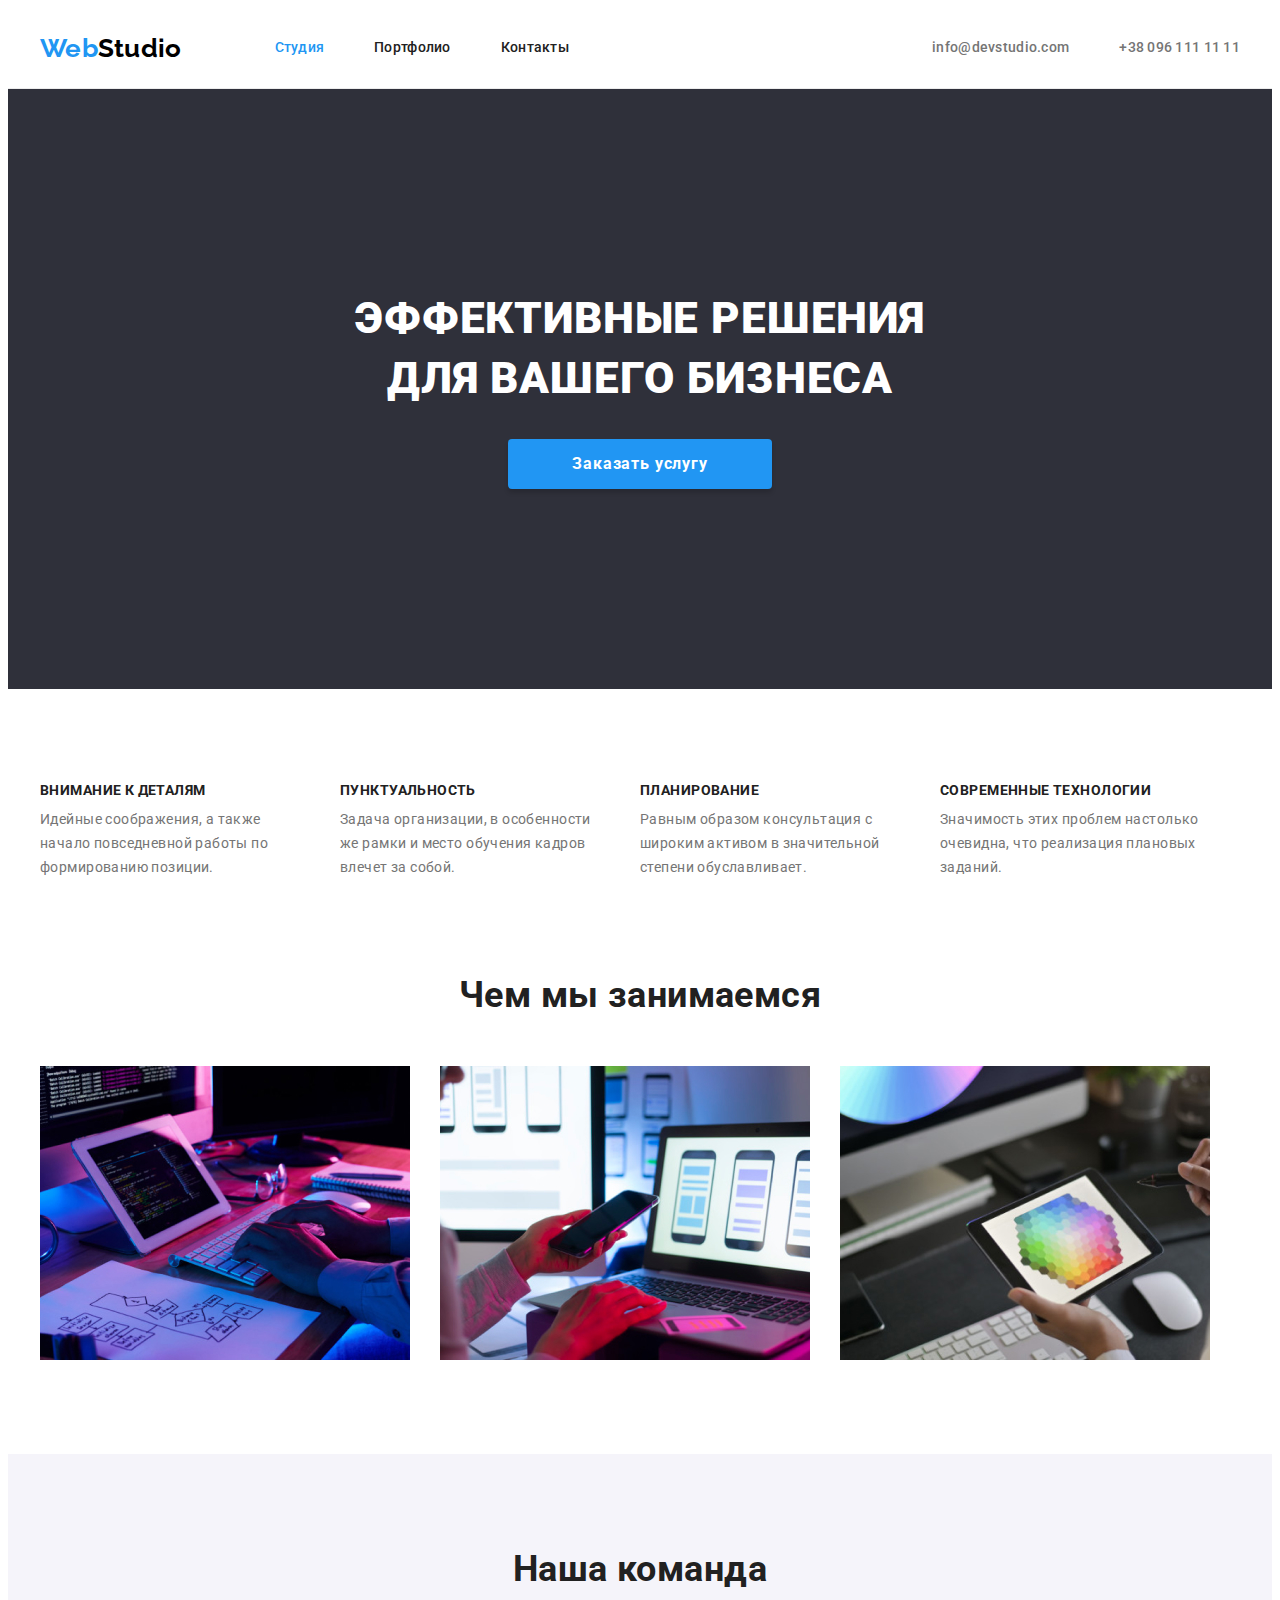
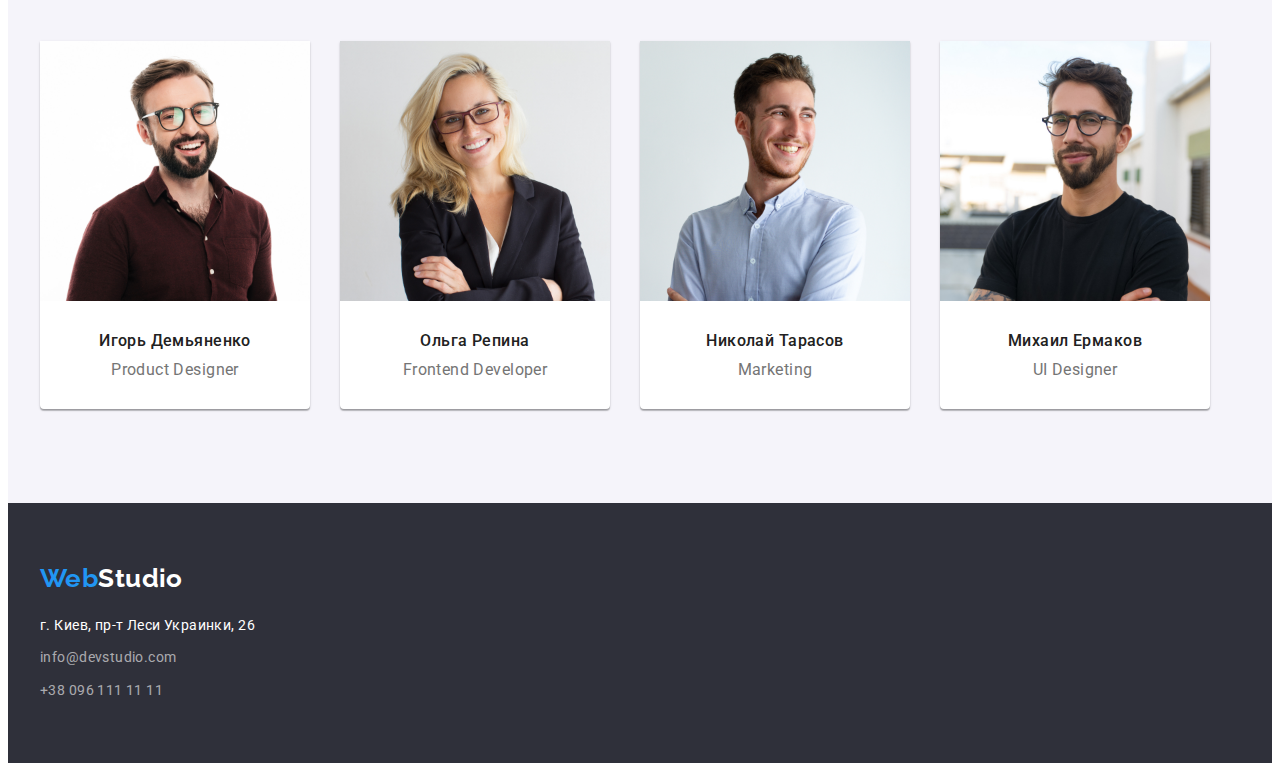
==== index.html @ 6f6eb8b9 "создан новый репозиторий" ====
<!DOCTYPE html>
<html lang="ru">
<head>
    <meta charset="UTF-8">
    <meta name="viewport" content="width=, initial-scale=1.0">
    <title>Document</title>
    <link rel="preconnect" href="https://fonts.gstatic.com">
    <link href="https://fonts.googleapis.com/css2?family=Raleway:wght@700&family=Roboto:wght@400;500;700;900&display=swap" rel="stylesheet">
    <link rel="stylesheet" href="https://cdnjs.cloudflare.com/ajax/libs/modern-normalize/1.0.0/modern-normalize.min.css" integrity="sha512-ISS7cAi1PEhQ8jnbJpJZMd29NlhNj4AWYyLOSp2CE/CsHxTCu+r+t0D2yoJudVrd0/8fTVPUVDzY5Tvli75u/g==" crossorigin="anonymous" />
    <link rel="stylesheet" href="./css/styles.css">
</head>
<body class="page">
    <header>
        <div class="container main-nav">
            <nav class="nav">
                <a href="./index.html" class="logo"><span class="main-logo">Web</span>Studio</a>        
                <ul class="site-nav">
                    <li class="item"><a href="./index.html" class="link current">Студия</a></li>
                    <li class="item"><a href="./portfolio.html" class="link">Портфолио</a></li>
                    <li class="item"><a href="" class="link">Контакты</a></li>
                </ul>             
            </nav>        

            <ul class="contacts">
                <li class="item"><a href="mailto:info@devstudio.com" class="link">info@devstudio.com</a></li>
                <li class="item"><a href="tel:+380961111111" class="link">+38 096 111 11 11</a></li>
            </ul>
        </div>       
    </header>
    
    <main>
<!-- герой -->
        <section class="hero">
            <h1 class="hero-title">Эффективные решения <br>
                для вашего бизнеса
            </h1>
            <a href="" class="button primary">Заказать услугу</a>
        </section>

<!-- преимущества данной веб студии-->
        <section class="advantages">
            <div class="container">
                <!--h2 скроется в css-->
                <h2 class="visually-hidden"> Наши преимущества</h2>
                <ul class="advantages-list">
                    <li class="advantages-item">
                        <h3 class="advantages-title">Внимание к деталям</h3>
                        <p class="advantages-text">Идейные соображения, а также начало повседневной работы по формированию позиции.</p>
                    </li>
                    <li class="advantages-item">
                        <h3 class="advantages-title">Пунктуальность</h3>
                        <p class="advantages-text">Задача организации, в особенности же рамки и место обучения кадров влечет за собой.</p>
                    </li>
                    <li class="advantages-item">
                        <h3 class="advantages-title">Планирование</h3>
                        <p class="advantages-text">Равным образом консультация с широким активом в значительной степени обуславливает.</p>
                    </li>
                    <li class="advantages-item">
                        <h3 class="advantages-title">Современные технологии</h3>
                        <p class="advantages-text">Значимость этих проблем настолько очевидна, что реализация плановых заданий.</p>
                    </li>
                </ul>
            </div>
        </section>

<!-- чем занимается веб студия-->
        <section class="work">
            <div class="container">
                <h2 class="work-title">Чем мы занимаемся</h2>
                <ul class="work-list">
                    <li class="work-item"><img src="./img/box1.jpg" alt="сайт" width="370"></li>
                    <li class="work-item"><img src="./img/box2.jpg" alt="приложения" width="370"></li>
                    <li class="work-item"><img src="./img/box3.jpg" alt="дизайн" width="370"></li>
                </ul> 
            </div>
        </section>

<!-- члены комманды веб студии-->
        <section class="staff">
            <div class="container">
                <h2 class="staff-title">Наша команда</h2>
                <ul class="staff-list">
                    <li class="staff-item"> 
                        <img src="./img/img.jpg" alt="фото сотрудника" width="270">
                        <div class="staff-content">
                            <h3 class="name">Игорь Демьяненко</h3>
                            <p class="profession">Product Designer</p>
                        </div>
                    </li>
                    <li class="staff-item">
                        <img src="./img/img1.jpg" alt="фото сотрудника" width="270">
                        <div class="staff-content">
                            <h3 class="name">Ольга Репина</h3>
                            <p class="profession">Frontend Developer</p>
                        </div>
                    </li>
                    <li class="staff-item">
                        <img src="./img/img2.jpg" alt="фото сотрудника" width="270">
                        <div class="staff-content">
                            <h3 class="name">Николай Тарасов</h3>
                            <p class="profession">Marketing</p>
                        </div>
                    </li>
                    <li class="staff-item">
                        <img src="./img/img3.jpg" alt="фото сотрудника" width="270">
                        <div class="staff-content">
                            <h3 class="name">Михаил Ермаков</h3>
                            <p class="profession">UI Designer</p>
                        </div>
                    </li>
                </ul>
            </div>
        </section>
    </main>

    <footer class="footer">
        <div class="container">
            <a href="./index.html" class="logo"><span class="main-logo">Web</span>Studio</a>
            <address>
                <p class="street">г. Киев, пр-т Леси Украинки, 26 </p> 
                <a href="mailto:info@devstudio.com" class="mail">info@devstudio.com</a>
                <a href="tel:+380961111111" class="tel">+38 096 111 11 11</a>            
            </address>
        </div>
    </footer>

</body>
</html>
---- css/styles.css ----
:root {
    --primary-text-color: #757575;
    --title-text-color: #212121;
    --accent-color: #2196F3;
    --primary-white-color: #ffffff;
    --primary-black-color: #000000;
    --secondary-bg-color: #F5F4FA;
    --bg-color: #2F303A;
    --border-color: #eeeeee;
}

/* html {
    box-sizing: border-box;
}

*, *::before, *::after {
    box-sizing: border-box;
  } */

body {
    background-color: var(--primary-white-color);
    color: var(--primary-text-color);
    font-family: Roboto, sans-serif;
    font-size: 14px;
    font-weight: 400;
    letter-spacing: 0.03em;
}

/* сброс маркеров у ненумерованных списков*/
ul {
    list-style: none;

    margin: 0%;
    padding: 0%;
}

/* убираем отступы у картинок */
img {
    display: block;
    max-width: 100%;
    height: auto;
}

/* делаем невидимой часть */
.visually-hidden {
    position: absolute;
    width: 1px;
    height: 1px;
    margin: -1px;
    border: 0;
    padding: 0;
    clip: rect(0 0 0 0);
    overflow: hidden;
}

/* делаем контейнер */
.container {
    width: 1200px;
    padding-left: 15px;
    padding-right: 15px;
    margin-left: auto;
    margin-right: auto;
} 

/* стилизация логотипа в хедере*/
.logo {
    color: var(--primary-black-color);
    font-family: Raleway, sans-serif;
    font-weight: 700;
    font-size: 26px;
    line-height: 1.19;
    text-decoration: none;
}

.main-logo {
    color: var(--accent-color);
}

/* стилизация хедера */

header {
    font-weight: 500;
    font-size: 14px;
    line-height: 1.14;
    letter-spacing: 0.02em;
    border-bottom: 1px solid #ECECEC;
}

.main-nav,
.nav {
    display: flex;
    align-items: center;
}

.site-nav {
    display: flex;
    margin-left: 93px;
}

.site-nav .item:not(:last-child),
.contacts .item:not(:last-child) {
    margin-right: 50px;
}
.nav .link {
    color: var(--title-text-color);
    text-decoration: none;

    display: block;
    padding-top: 32px;
    padding-bottom: 32px;
}

.nav .link.current {
    color: var(--accent-color);
}

.contacts {
    display: flex;
    margin-left: auto;
}

.contacts .link {
    color: var(--primary-text-color);
    text-decoration: none;
}

.nav .link:hover, 
.nav .link:focus,
.contacts .link:hover,
.contacts .link:focus {
    color: var(--accent-color);
}

/* стилизация секций блока main */
.work-title, 
.staff-title {
    color: var(--title-text-color);
    font-weight: 700;
    font-size: 36px;
    line-height: 1.17;
    text-align: center;

    margin-top: 0px;
    margin-bottom: 50px;
}

/* секция преимуществ */
.advantages {
    padding-top: 94px;
    padding-bottom: 94px; 
}

.advantages-list {
    display: flex;
    flex-wrap: wrap;
}

.advantages-item {
    width: 270px;
    margin-right: 30px;
    margin-bottom: 30px;
}

.advantages-item:nth-child(4n) {
    margin-right: 0px;
}

.advantages-item:nth-last-child(-n+4) {
    margin-bottom: 0px;
}

.advantages-title {
    color: var(--title-text-color);
    font-weight: 700;
    font-size: 14px;
    line-height: 1.14;
    text-transform: uppercase;

    margin-top: 0px;
    margin-bottom: 10px;
}

.advantages-text {
    line-height: 1.71;

    margin-top: 0px;
    margin-bottom: 0px;
}

/* чем занимается студия */
.work {
    padding-bottom: 94px;
}

.work-list {
    display:flex;
    flex-wrap: wrap;
}

.work-item {
    width: 370px;
    margin-right: 30px;
    margin-bottom: 30px;
}

.work-item:nth-child(3n) {
    margin-right: 0px;
}

.work-item:nth-last-child(-n+3) {
    margin-bottom: 0px;
}

/* секция команды */
.staff {
    background-color: var(--secondary-bg-color);

    padding-top: 94px;
    padding-bottom: 94px;
}

.staff-list {
    display: flex;
    flex-wrap: wrap;
}

.staff-item {
    width: 270px;
    margin-right: 30px;
    margin-bottom: 30px;
    box-shadow: 0px 1px 3px rgba(0, 0, 0, 0.12), 0px 1px 1px rgba(0, 0, 0, 0.14), 0px 2px 1px rgba(0, 0, 0, 0.2);
    border-radius: 0px 0px 4px 4px;
    background-color: var(--primary-white-color);
    text-align: center;
}

.staff-item:nth-child(4n) {
    margin-right: 0px;
}

.staff-item:nth-last-child(-n+4) {
    margin-bottom: 0px;
}

.staff-content {
    padding: 30px 32px;
}

.name {
    color: var(--title-text-color);
    font-weight: 500;
    font-size: 16px;
    line-height: 1.19;
    margin-top: 0px;
    margin-bottom: 10px;
}

.profession {
    font-size: 16px;
    line-height: 1.19;

    margin-top: 0px;
    margin-bottom: 0px;
}

/* стилицация героя */
.hero {
    background-color: var(--bg-color);
    letter-spacing: 0.06em;
    text-align: center;
    padding-top: 200px;
    padding-bottom: 200px;
}

.hero-title {
    color: var(--primary-white-color);
    font-weight: 900;
    font-size: 44px;
    line-height: 1.36;
    text-transform: uppercase;

    margin-top: 0px;
    margin-bottom: 30px;
}

/* button */
.button {
    font-size: 16px;
    text-decoration: none;

    border-radius: 4px;
}

.button.primary {
    color: var(--primary-white-color);
    background-color: var(--accent-color);
    font-weight: 700;
    line-height: 1.87;
    align-items: center;

    display: inline-block;
    padding: 10px 32px;
    min-width: 200px;
    box-shadow: 0px 4px 4px rgba(0, 0, 0, 0.15);
}

.button.secondary {
    background-color: var(--secondary-bg-color);
    color: var(--title-text-color);
    font-weight: 500;
    line-height: 1.62;
    letter-spacing: 0.03em;
    font-family: inherit;
    
    padding: 6px 22px;
    border-width: 0px;
}

.button.secondary:hover,
.button.secondary:focus {
    background-color: var(--accent-color);
    color: var(--primary-white-color);
    outline: none;
    text-shadow: 0px 4px 4px rgba(0, 0, 0, 0.25), 0px 4px 4px rgba(0, 0, 0, 0.25);
    box-shadow: 0px 3px 1px rgba(0, 0, 0, 0.1), 0px 1px 2px rgba(0, 0, 0, 0.08), 0px 2px 2px rgba(0, 0, 0, 0.12);
}

/* footer */
.footer {
    background-color: var(--bg-color);;
    color: var(--primary-white-color);
    line-height: 1.71;
    padding-top: 60px;
    padding-bottom: 60px;
}

address {
    font-style: normal;
}

.footer .logo {
    color: var(--primary-white-color);
    display: block;
    margin-bottom: 20px;
}

.street 
{
    margin-top: 0px;
    margin-bottom: 9px;
}
.mail,
.tel {
    color: rgba(255, 255, 255, 0.6);
    text-decoration: none;

    display: block;
}

.mail {
    margin-bottom: 9px;
}

/* стилизация секции galary на стр портфолио */

.galary {
    padding-top: 94px;
    padding-bottom: 94px;
}

.filter {
    display: flex;
    justify-content: center;
    margin-bottom: 50px;
 }

.filter-item:not(:last-child) {
    margin-right: 8px;
}
   
.galary-list {
    display: flex;
    flex-wrap: wrap;
}

.card {
    width: 370px;
    margin-right: 30px;
    margin-bottom: 30px;
}

.card:nth-child(3n) {
    margin-right: 0px;
}

.card:nth-last-child(-n+3) {
    margin-bottom: 0px;
}

.card-content {
    border: 1px solid var(--border-color);
    border-top: none;
    padding: 20px 24px;
}

.galary-title {
    color: var(--title-text-color);
    font-weight: 700;
    font-size: 18px;
    line-height: 2;
    letter-spacing: 0.06em;

    margin-top: 0px;
    margin-bottom: 4px;
}

.galary-text {
    font-size: 16px;
    line-height: 1.87;
    margin-top: 0px;
    margin-bottom: 0px;
}

.galary-link {
    text-decoration: none;
    color: currentColor;
}
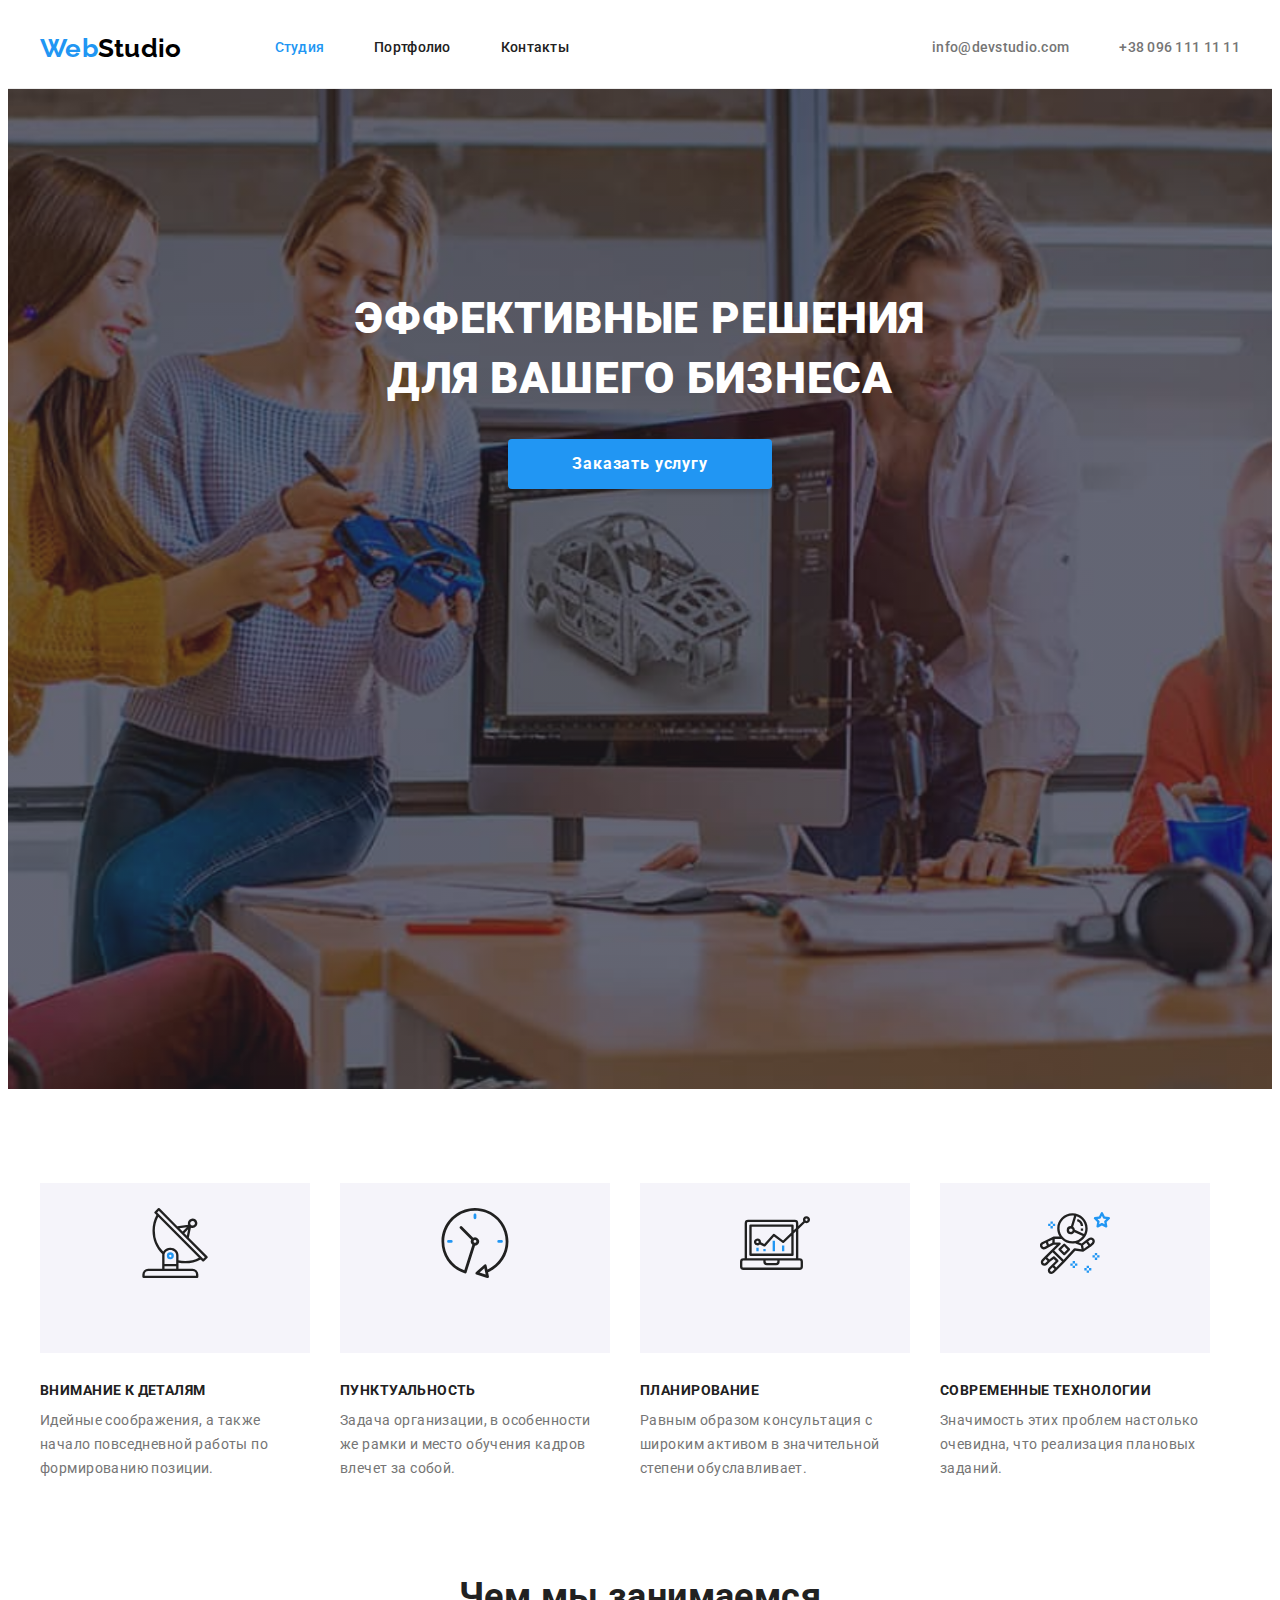
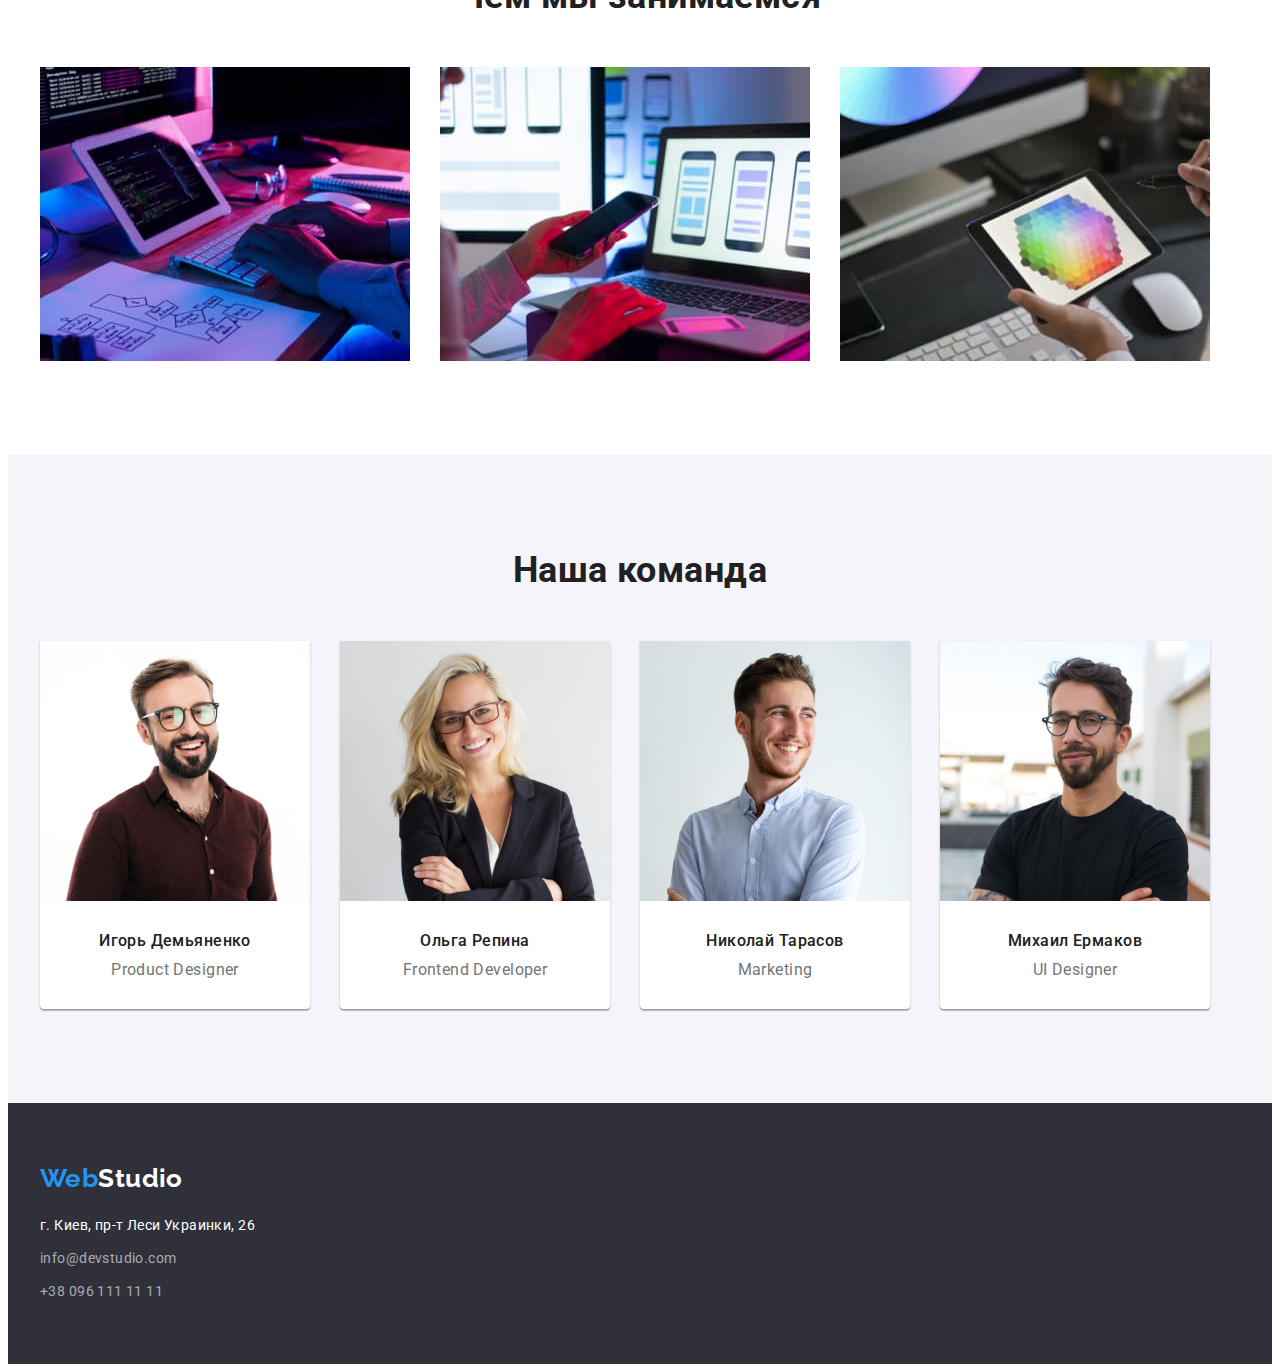
==== commit c7129974: "сделала иконки в преимуществах" ====
--- a/index.html
+++ b/index.html
@@ -40,22 +40,41 @@
 <!-- преимущества данной веб студии-->
         <section class="advantages">
             <div class="container">
-                <!--h2 скроется в css-->
                 <h2 class="visually-hidden"> Наши преимущества</h2>
                 <ul class="advantages-list">
                     <li class="advantages-item">
+                        <div class="advantages-icon">
+                            <svg class="advantages-svg" width="70" height="70">
+                                <use href="./img/sprite.svg#antenna"></use>
+                            </svg>
+                        </div>
                         <h3 class="advantages-title">Внимание к деталям</h3>
                         <p class="advantages-text">Идейные соображения, а также начало повседневной работы по формированию позиции.</p>
                     </li>
                     <li class="advantages-item">
+                        <div class="advantages-icon">
+                            <svg class="advantages-svg" width="70" height="70">
+                                <use href="./img/sprite.svg#clock"></use>
+                            </svg>
+                        </div>
                         <h3 class="advantages-title">Пунктуальность</h3>
                         <p class="advantages-text">Задача организации, в особенности же рамки и место обучения кадров влечет за собой.</p>
                     </li>
                     <li class="advantages-item">
+                        <div class="advantages-icon">
+                            <svg class="advantages-svg" width="70" height="70">
+                                <use href="./img/sprite.svg#diagram"></use>
+                            </svg>
+                        </div>
                         <h3 class="advantages-title">Планирование</h3>
                         <p class="advantages-text">Равным образом консультация с широким активом в значительной степени обуславливает.</p>
                     </li>
                     <li class="advantages-item">
+                        <div class="advantages-icon">
+                            <svg class="advantages-svg" width="70" height="70">
+                                <use href="./img/sprite.svg#astronaut"></use>
+                            </svg>
+                        </div>
                         <h3 class="advantages-title">Современные технологии</h3>
                         <p class="advantages-text">Значимость этих проблем настолько очевидна, что реализация плановых заданий.</p>
                     </li>
--- a/css/styles.css
+++ b/css/styles.css
@@ -4,18 +4,12 @@
     --accent-color: #2196F3;
     --primary-white-color: #ffffff;
     --primary-black-color: #000000;
+    --hero-bg-color: #C4C4C4;
     --secondary-bg-color: #F5F4FA;
-    --bg-color: #2F303A;
+    --footer-color: #2F303A;
     --border-color: #eeeeee;
 }
 
-/* html {
-    box-sizing: border-box;
-}
-
-*, *::before, *::after {
-    box-sizing: border-box;
-  } */
 
 body {
     background-color: var(--primary-white-color);
@@ -169,6 +163,18 @@
     margin-bottom: 0px;
 }
 
+.advantages-icon {
+    background-color: var(--secondary-bg-color);
+    margin-bottom: 30px;
+    height: 120px;
+    padding: 25px 100px;
+}
+
+/* если все-таки марджин надо у свг */
+/* .advantages-svg {
+    margin: 25px 100px;
+} */
+
 .advantages-title {
     color: var(--title-text-color);
     font-weight: 700;
@@ -265,11 +271,27 @@
 
 /* стилицация героя */
 .hero {
-    background-color: var(--bg-color);
+    background-color: var(--hero-bg-color);
     letter-spacing: 0.06em;
     text-align: center;
     padding-top: 200px;
     padding-bottom: 200px;
+/* }
+
+.overlay { */
+    max-width: 1600px;
+    height: 600px;
+    margin-left: auto;
+    margin-right: auto;
+    background-image: linear-gradient(
+    to right,
+    rgba(47, 48, 58, 0.4),
+    rgba(47, 48, 58, 0.4)
+    ),
+    url(../img/overlay.jpg);
+    background-size: cover;
+    background-repeat: no-repeat;
+    background-position: center;
 }
 
 .hero-title {
@@ -327,7 +349,7 @@
 
 /* footer */
 .footer {
-    background-color: var(--bg-color);;
+    background-color: var(--footer-color);;
     color: var(--primary-white-color);
     line-height: 1.71;
     padding-top: 60px;
@@ -424,4 +446,5 @@
 .galary-link {
     text-decoration: none;
     color: currentColor;
-}   +}   
+
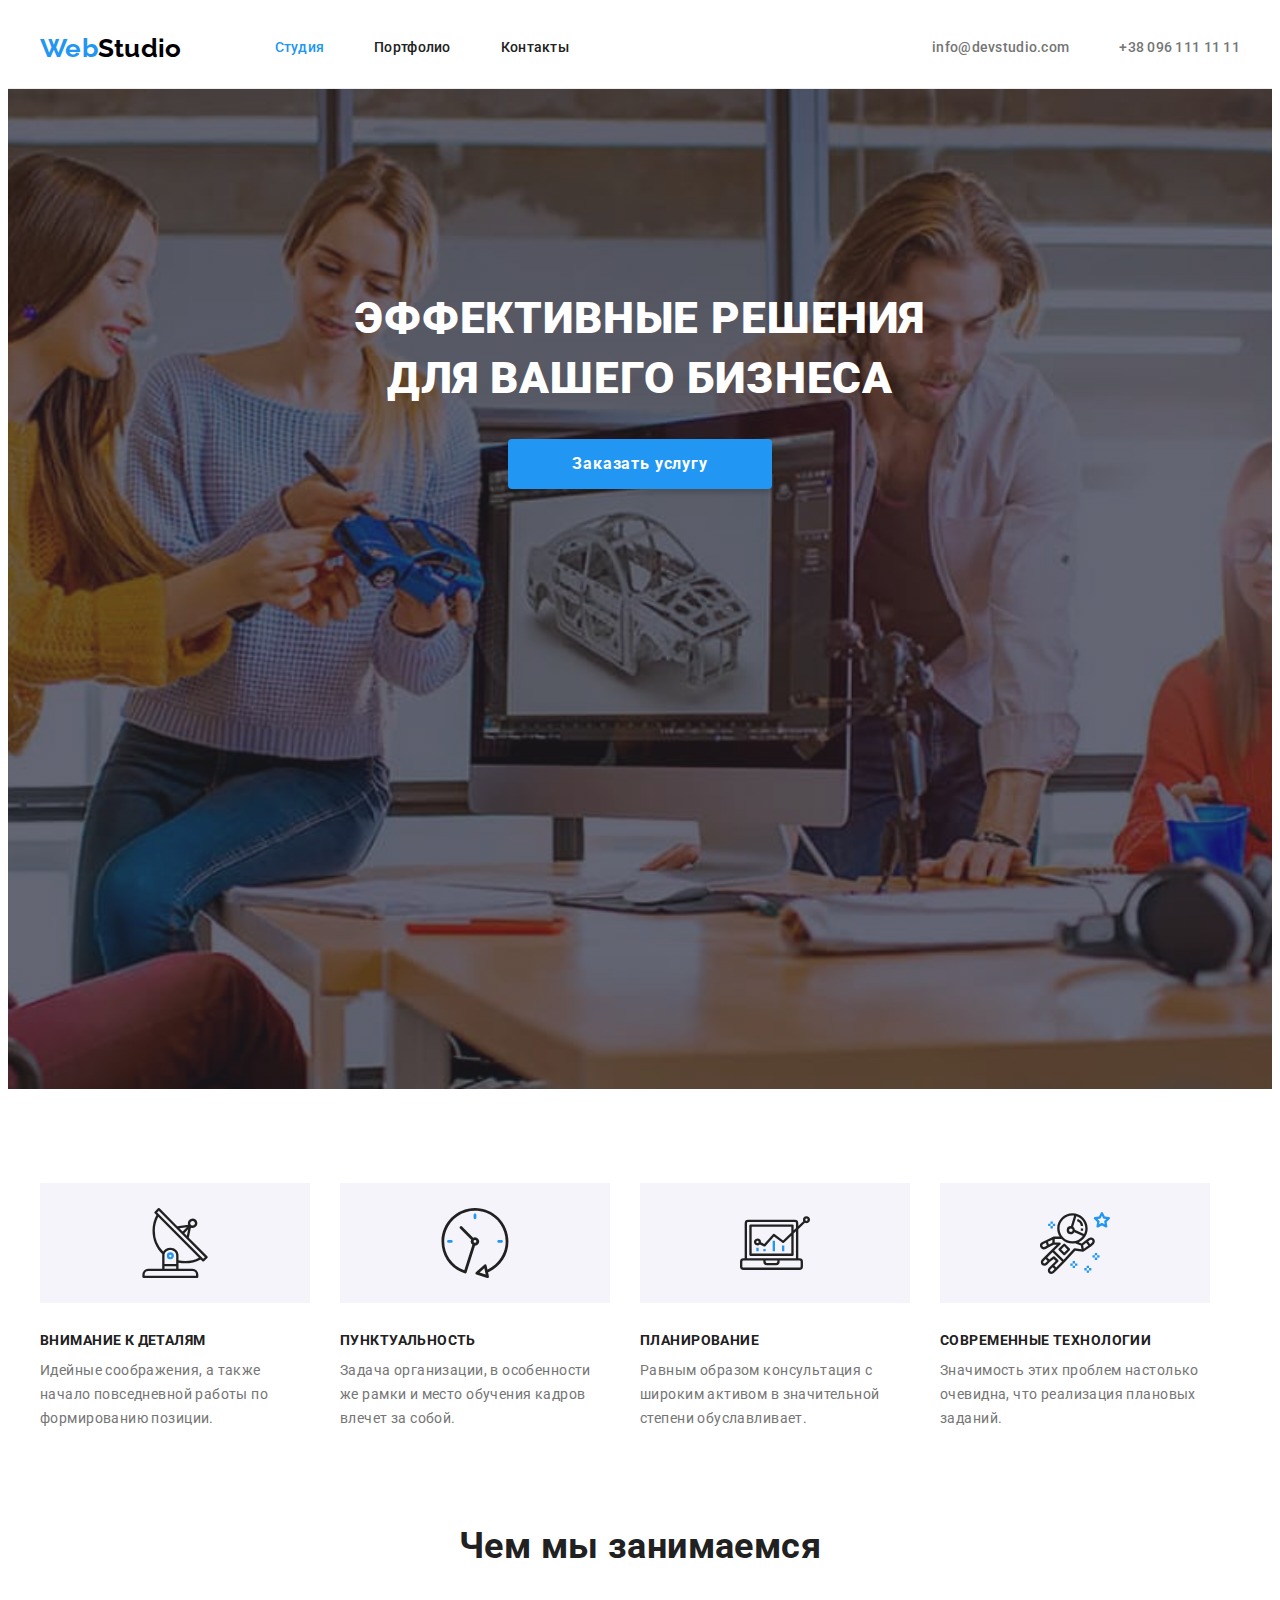
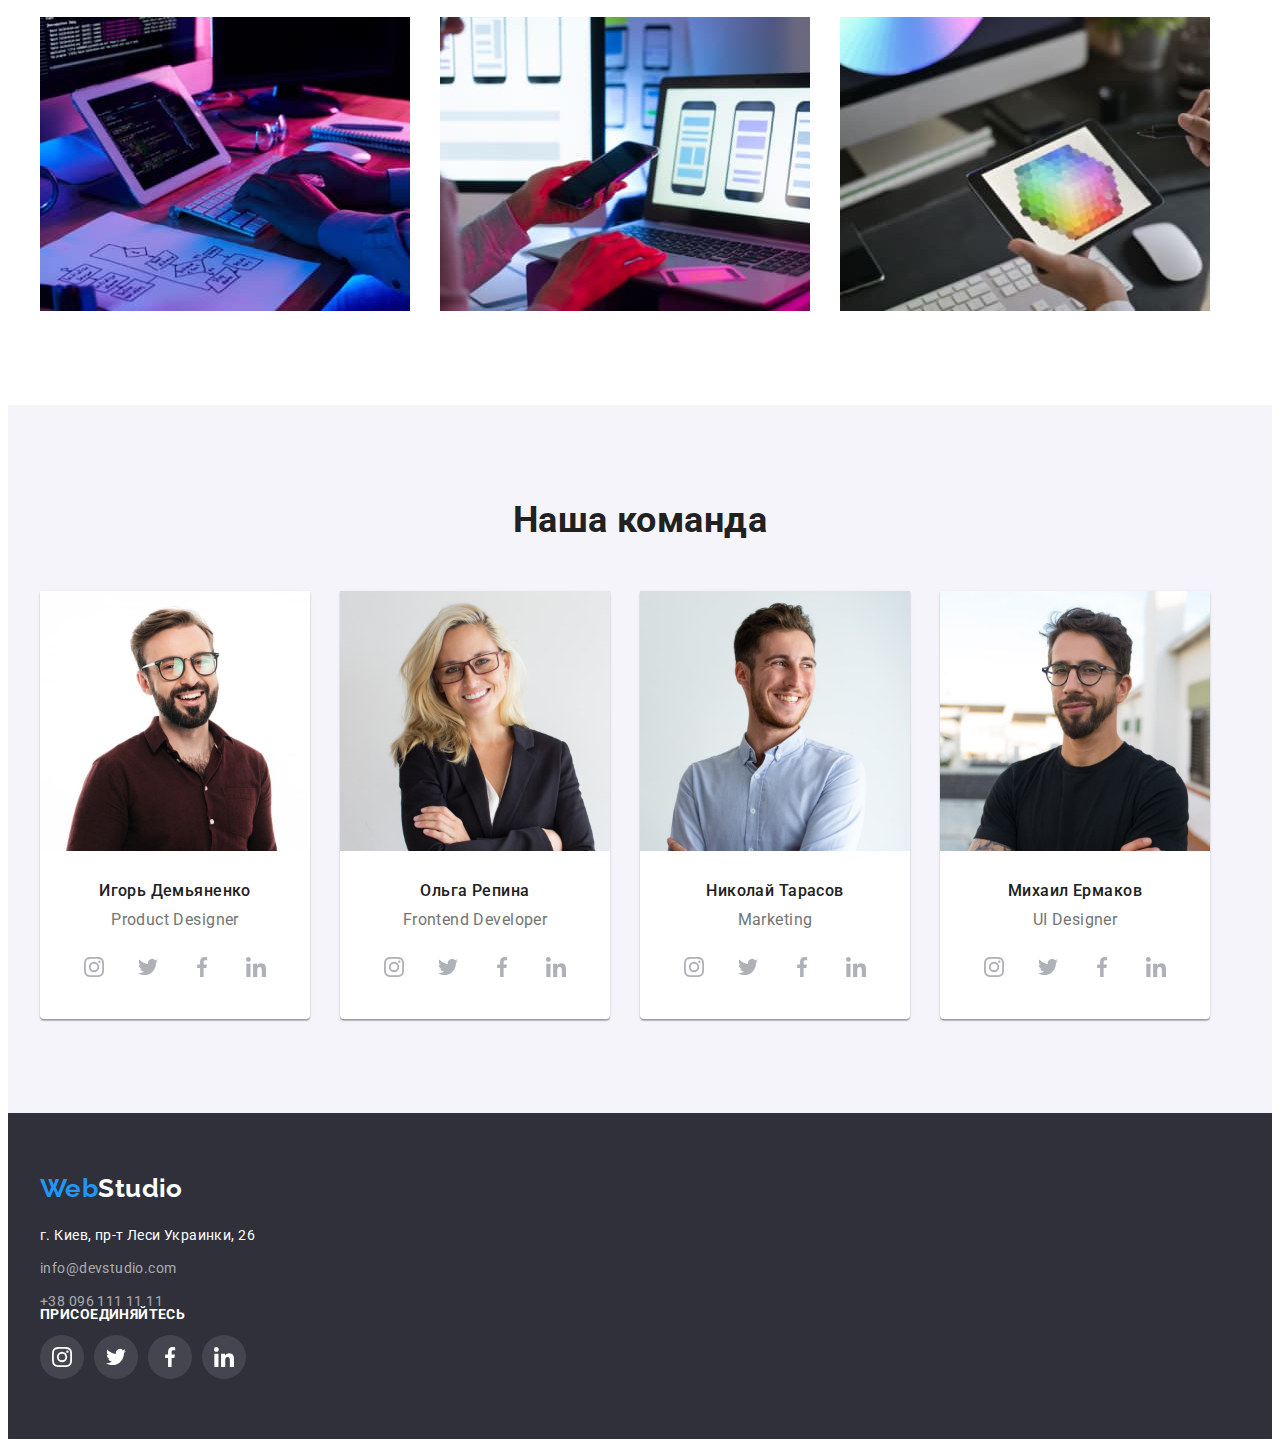
==== commit f9b482e3: "сделала соц сети в команде и часть футера" ====
--- a/index.html
+++ b/index.html
@@ -104,6 +104,36 @@
                         <div class="staff-content">
                             <h3 class="name">Игорь Демьяненко</h3>
                             <p class="profession">Product Designer</p>
+                            <ul class="networks">
+                                <li class="networks-item">
+                                    <a href="" class="social-links">
+                                        <svg class="soc-links-svg" width="20" height="20">
+                                            <use href="./img/sprite.svg#instagram-1"></use>
+                                        </svg>
+                                    </a>
+                                </li>
+                                <li class="networks-item">
+                                    <a href="" class="social-links">
+                                        <svg class="soc-links-svg" width="20" height="20">
+                                            <use href="./img/sprite.svg#twitter-1"></use>
+                                        </svg>
+                                    </a>
+                                </li>
+                                <li class="networks-item">
+                                    <a href="" class="social-links">
+                                        <svg class="soc-links-svg" width="20" height="20">
+                                            <use href="./img/sprite.svg#facebook-1"></use>
+                                        </svg>
+                                    </a>
+                                </li>
+                                <li class="networks-item">
+                                    <a href="" class="social-links">
+                                        <svg class="soc-links-svg" width="20px" height="20">
+                                            <use href="./img/sprite.svg#linkedin-1"></use>
+                                        </svg>
+                                    </a>
+                                </li>
+                            </ul>
                         </div>
                     </li>
                     <li class="staff-item">
@@ -111,6 +141,36 @@
                         <div class="staff-content">
                             <h3 class="name">Ольга Репина</h3>
                             <p class="profession">Frontend Developer</p>
+                            <ul class="networks">
+                                <li class="networks-item">
+                                    <a href="" class="social-links">
+                                        <svg class="soc-links-svg" width="20" height="20">
+                                            <use href="./img/sprite.svg#instagram-1"></use>
+                                        </svg>
+                                    </a>
+                                </li>
+                                <li class="networks-item">
+                                    <a href="" class="social-links">
+                                        <svg class="soc-links-svg" width="20" height="20">
+                                            <use href="./img/sprite.svg#twitter-1"></use>
+                                        </svg>
+                                    </a>
+                                </li>
+                                <li class="networks-item">
+                                    <a href="" class="social-links">
+                                        <svg class="soc-links-svg" width="20" height="20">
+                                            <use href="./img/sprite.svg#facebook-1"></use>
+                                        </svg>
+                                    </a>
+                                </li>
+                                <li class="networks-item">
+                                    <a href="" class="social-links">
+                                        <svg class="soc-links-svg" width="20px" height="20">
+                                            <use href="./img/sprite.svg#linkedin-1"></use>
+                                        </svg>
+                                    </a>
+                                </li>
+                            </ul>
                         </div>
                     </li>
                     <li class="staff-item">
@@ -118,6 +178,36 @@
                         <div class="staff-content">
                             <h3 class="name">Николай Тарасов</h3>
                             <p class="profession">Marketing</p>
+                            <ul class="networks">
+                                <li class="networks-item">
+                                    <a href="" class="social-links">
+                                        <svg class="soc-links-svg" width="20" height="20">
+                                            <use href="./img/sprite.svg#instagram-1"></use>
+                                        </svg>
+                                    </a>
+                                </li>
+                                <li class="networks-item">
+                                    <a href="" class="social-links">
+                                        <svg class="soc-links-svg" width="20" height="20">
+                                            <use href="./img/sprite.svg#twitter-1"></use>
+                                        </svg>
+                                    </a>
+                                </li>
+                                <li class="networks-item">
+                                    <a href="" class="social-links">
+                                        <svg class="soc-links-svg" width="20" height="20">
+                                            <use href="./img/sprite.svg#facebook-1"></use>
+                                        </svg>
+                                    </a>
+                                </li>
+                                <li class="networks-item">
+                                    <a href="" class="social-links">
+                                        <svg class="soc-links-svg" width="20px" height="20">
+                                            <use href="./img/sprite.svg#linkedin-1"></use>
+                                        </svg>
+                                    </a>
+                                </li>
+                            </ul>
                         </div>
                     </li>
                     <li class="staff-item">
@@ -125,6 +215,36 @@
                         <div class="staff-content">
                             <h3 class="name">Михаил Ермаков</h3>
                             <p class="profession">UI Designer</p>
+                            <ul class="networks">
+                                <li class="networks-item">
+                                    <a href="" class="social-links">
+                                        <svg class="soc-links-svg" width="20" height="20">
+                                            <use href="./img/sprite.svg#instagram-1"></use>
+                                        </svg>
+                                    </a>
+                                </li>
+                                <li class="networks-item">
+                                    <a href="" class="social-links">
+                                        <svg class="soc-links-svg" width="20" height="20">
+                                            <use href="./img/sprite.svg#twitter-1"></use>
+                                        </svg>
+                                    </a>
+                                </li>
+                                <li class="networks-item">
+                                    <a href="" class="social-links">
+                                        <svg class="soc-links-svg" width="20" height="20">
+                                            <use href="./img/sprite.svg#facebook-1"></use>
+                                        </svg>
+                                    </a>
+                                </li>
+                                <li class="networks-item">
+                                    <a href="" class="social-links">
+                                        <svg class="soc-links-svg" width="20px" height="20">
+                                            <use href="./img/sprite.svg#linkedin-1"></use>
+                                        </svg>
+                                    </a>
+                                </li>
+                            </ul>
                         </div>
                     </li>
                 </ul>
@@ -133,13 +253,49 @@
     </main>
 
     <footer class="footer">
-        <div class="container">
-            <a href="./index.html" class="logo"><span class="main-logo">Web</span>Studio</a>
-            <address>
-                <p class="street">г. Киев, пр-т Леси Украинки, 26 </p> 
-                <a href="mailto:info@devstudio.com" class="mail">info@devstudio.com</a>
-                <a href="tel:+380961111111" class="tel">+38 096 111 11 11</a>            
-            </address>
+        <div class="container footer-container">
+            <div>
+                <a href="./index.html" class="logo"><span class="main-logo">Web</span>Studio</a>
+                <address>
+                    <p class="street">г. Киев, пр-т Леси Украинки, 26 </p> 
+                    <a href="mailto:info@devstudio.com" class="mail">info@devstudio.com</a>
+                    <a href="tel:+380961111111" class="tel">+38 096 111 11 11</a>            
+                </address>
+            </div>
+        
+            <div>
+                <p class="join-us">присоединяйтесь</p>
+                <ul class="footer-networks">
+                    <li class="networks-item">
+                        <a href="" class="social-links">
+                            <svg class="soc-links-svg" width="20" height="20">
+                                <use href="./img/sprite.svg#instagram"></use>
+                            </svg>
+                        </a>
+                    </li>
+                    <li class="networks-item">
+                        <a href="" class="social-links">
+                            <svg class="soc-links-svg" width="20" height="20">
+                                <use href="./img/sprite.svg#twitter"></use>
+                            </svg>
+                        </a>
+                    </li>
+                    <li class="networks-item">
+                        <a href="" class="social-links">
+                            <svg class="soc-links-svg" width="20" height="20">
+                                <use href="./img/sprite.svg#facebook"></use>
+                            </svg>
+                        </a>
+                    </li>
+                    <li class="networks-item">
+                        <a href="" class="social-links">
+                            <svg class="soc-links-svg" width="20px" height="20">
+                                <use href="./img/sprite.svg#linkedin"></use>
+                            </svg>
+                        </a>
+                    </li>
+                </ul>
+            </div>
         </div>
     </footer>
 
--- a/css/styles.css
+++ b/css/styles.css
@@ -8,6 +8,7 @@
     --secondary-bg-color: #F5F4FA;
     --footer-color: #2F303A;
     --border-color: #eeeeee;
+    --icon-color: #afb1b8;
 }
 
 
@@ -64,6 +65,7 @@
     font-size: 26px;
     line-height: 1.19;
     text-decoration: none;
+    outline: none;
 }
 
 .main-logo {
@@ -123,6 +125,7 @@
 .contacts .link:hover,
 .contacts .link:focus {
     color: var(--accent-color);
+    outline: none;
 }
 
 /* стилизация секций блока main */
@@ -167,13 +170,11 @@
     background-color: var(--secondary-bg-color);
     margin-bottom: 30px;
     height: 120px;
-    padding: 25px 100px;
-}
-
-/* если все-таки марджин надо у свг */
-/* .advantages-svg {
-    margin: 25px 100px;
-} */
+
+    display: flex;
+    align-items: center;
+    justify-content: center;
+}
 
 .advantages-title {
     color: var(--title-text-color);
@@ -266,7 +267,39 @@
     line-height: 1.19;
 
     margin-top: 0px;
-    margin-bottom: 0px;
+    margin-bottom: 16px;
+}
+
+
+.networks {
+    display: flex;
+    justify-content: space-between;
+}
+
+.social-links {
+    display: flex;
+    justify-content: center;
+    align-items: center;
+    /* text-decoration: none; */
+    width: 44px;
+    height: 44px;
+    color: var(--icon-color);
+    border-radius: 50%;
+}
+
+.social-links:hover,
+.social-links:focus {
+    background-color: var(--accent-color);
+    color: var(--primary-white-color);
+    outline: none;
+}
+
+.soc-links-svg {
+    fill: currentColor;
+}
+
+.soc-links-svg:hover {
+    fill: currentColor;
 }
 
 /* стилицация героя */
@@ -383,6 +416,42 @@
     margin-bottom: 9px;
 }
 
+/* ссылки в футере */
+.join-us {
+    line-height: 1.17px;
+    text-transform: uppercase;
+    font-weight: 700;
+    margin-top: 0px;
+    margin-bottom: 20px;
+}
+
+.footer-networks {
+    display: flex;
+    justify-content: space-between;
+    width: 206px;
+}
+
+.social-links {
+    display: flex;
+    justify-content: center;
+    align-items: center;
+    width: 44px;
+    height: 44px;
+    color: var(--icon-color);
+    background-color: rgba(255, 255, 255, 0.1);
+    border-radius: 50%;
+}
+
+.social-links:hover,
+.social-links:focus {
+    background-color: var(--accent-color);
+    outline: none;
+}
+
+.footer-container {
+    align-items: baseline;
+}
+
 /* стилизация секции galary на стр портфолио */
 
 .galary {
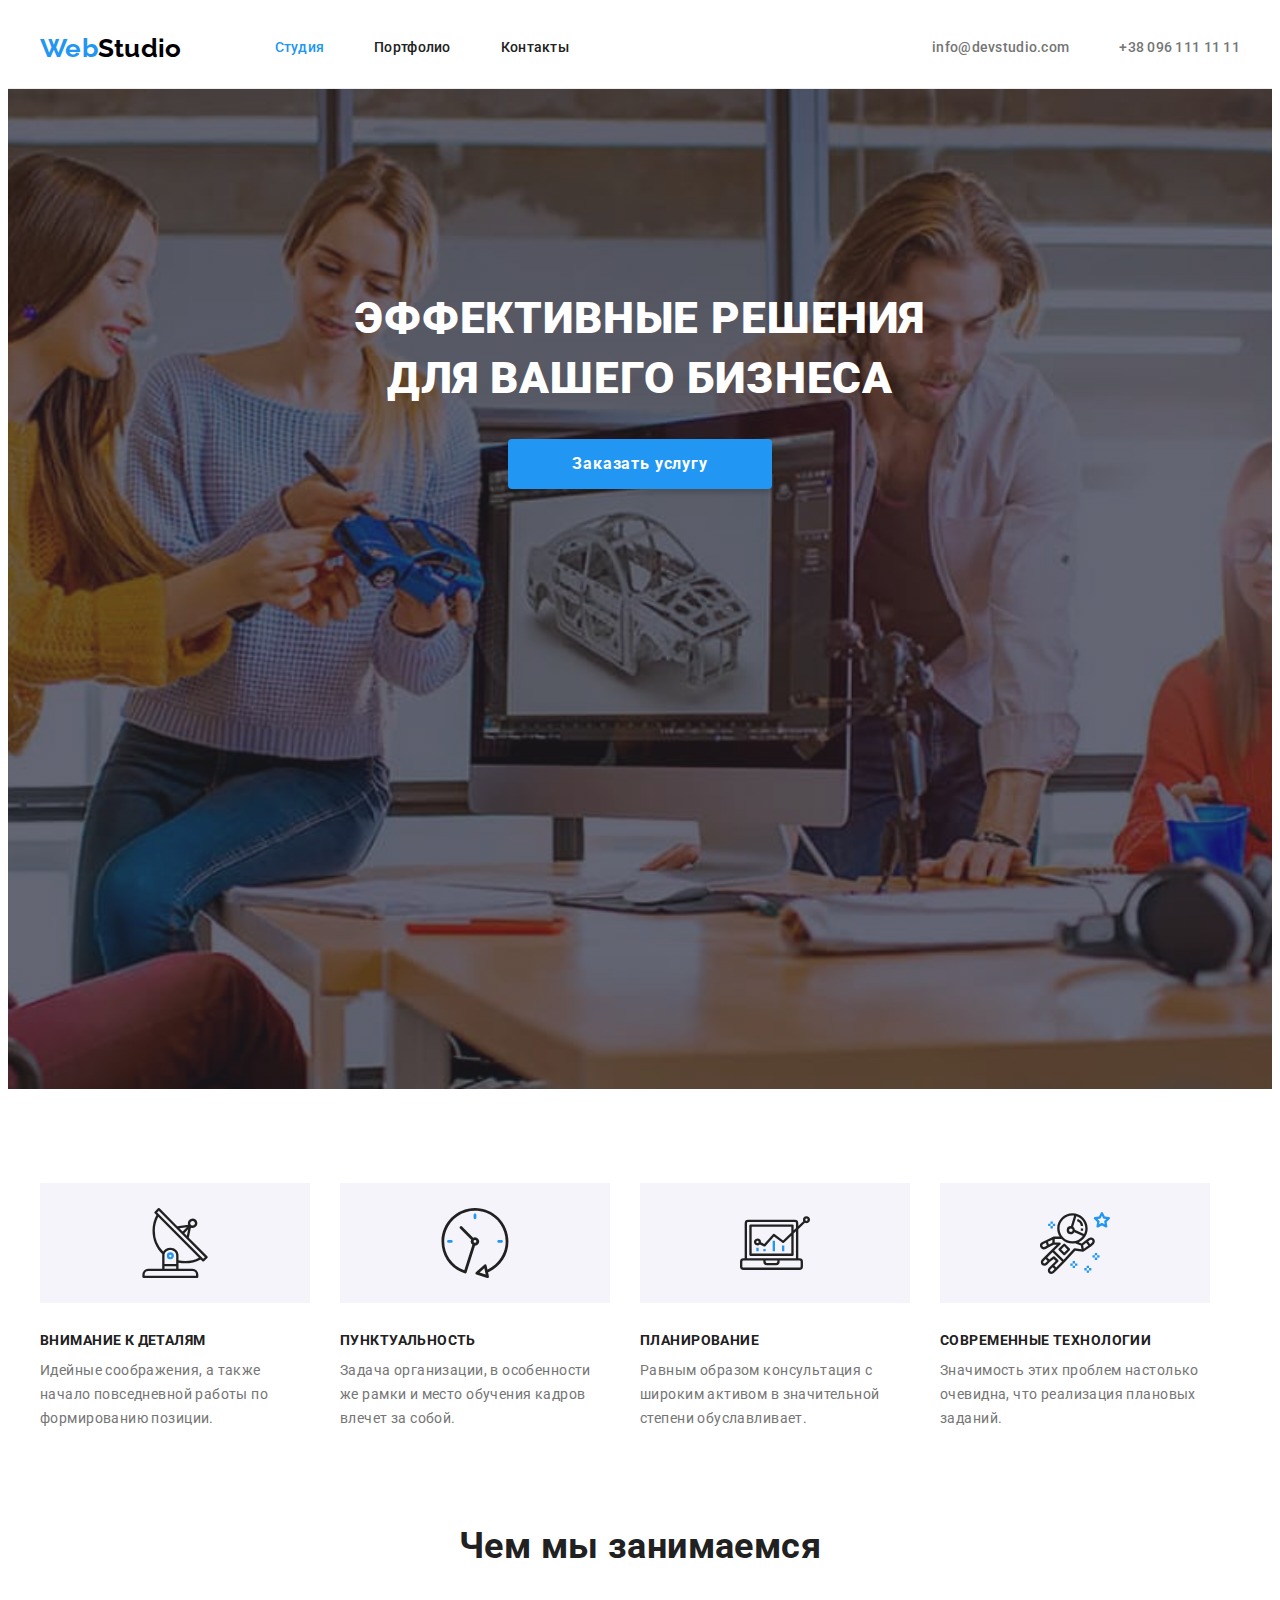
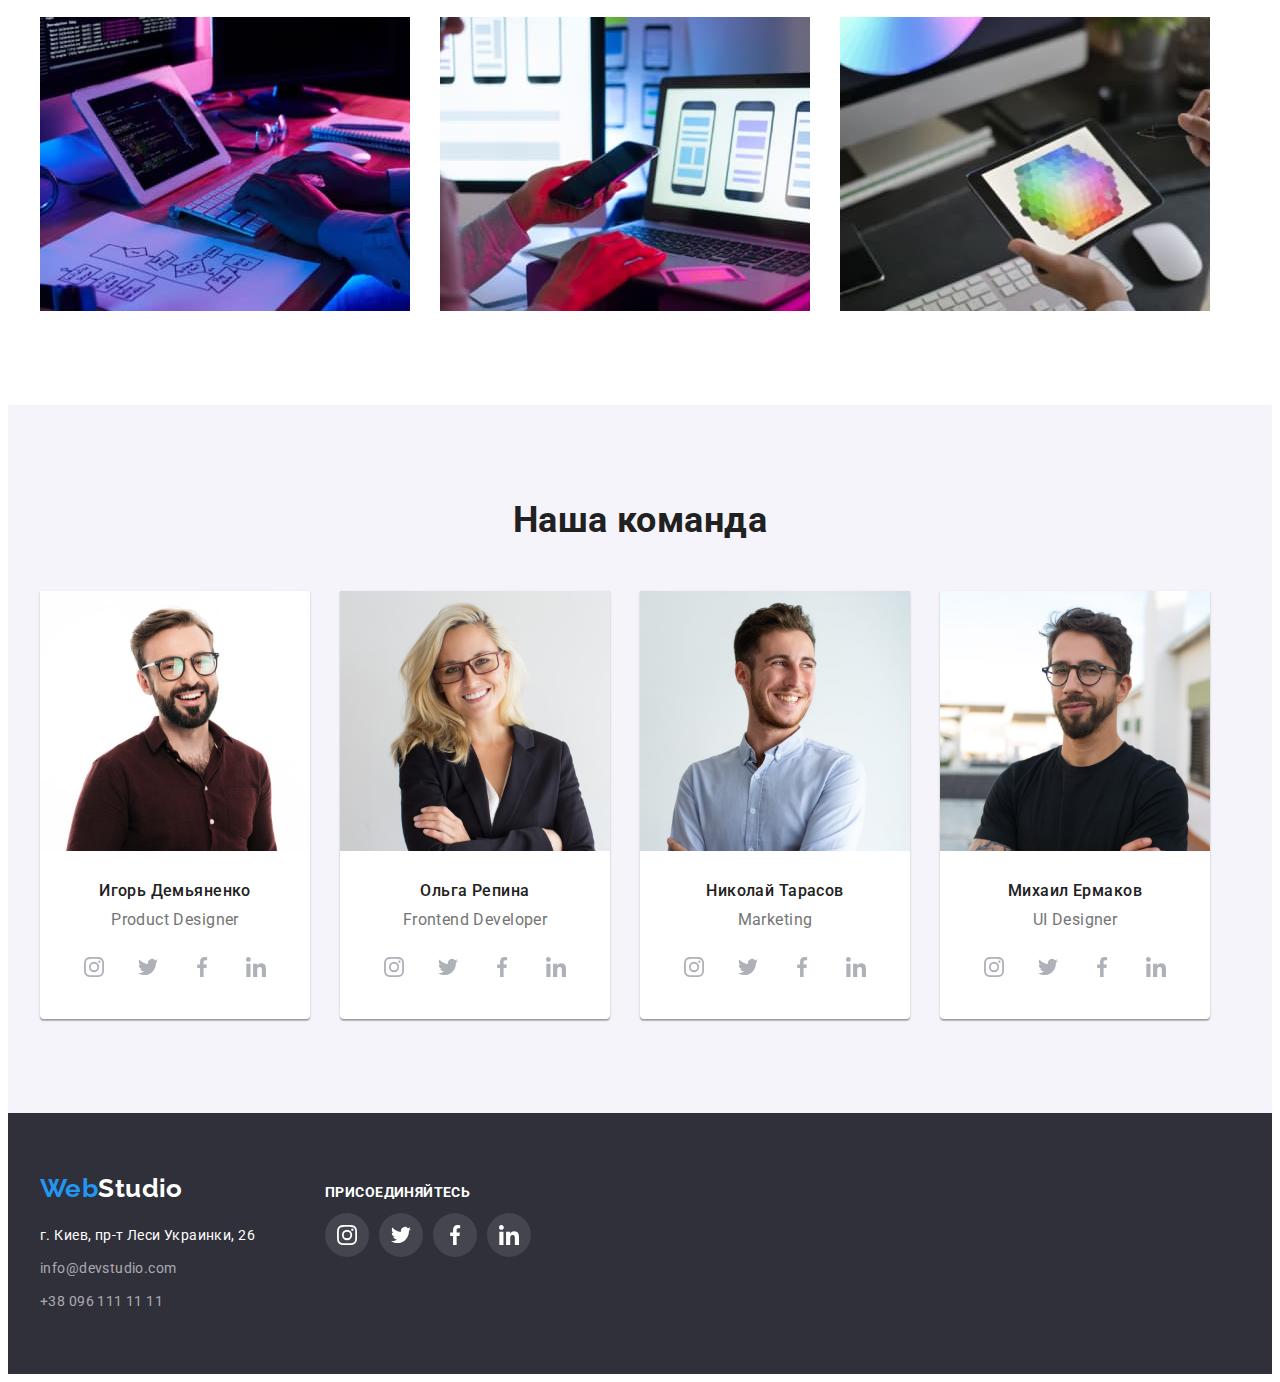
==== commit 51f2cf40: "сделала футер" ====
--- a/index.html
+++ b/index.html
@@ -105,28 +105,28 @@
                             <h3 class="name">Игорь Демьяненко</h3>
                             <p class="profession">Product Designer</p>
                             <ul class="networks">
-                                <li class="networks-item">
+                                <li>
                                     <a href="" class="social-links">
                                         <svg class="soc-links-svg" width="20" height="20">
                                             <use href="./img/sprite.svg#instagram-1"></use>
                                         </svg>
                                     </a>
                                 </li>
-                                <li class="networks-item">
+                                <li>
                                     <a href="" class="social-links">
                                         <svg class="soc-links-svg" width="20" height="20">
                                             <use href="./img/sprite.svg#twitter-1"></use>
                                         </svg>
                                     </a>
                                 </li>
-                                <li class="networks-item">
+                                <li>
                                     <a href="" class="social-links">
                                         <svg class="soc-links-svg" width="20" height="20">
                                             <use href="./img/sprite.svg#facebook-1"></use>
                                         </svg>
                                     </a>
                                 </li>
-                                <li class="networks-item">
+                                <li>
                                     <a href="" class="social-links">
                                         <svg class="soc-links-svg" width="20px" height="20">
                                             <use href="./img/sprite.svg#linkedin-1"></use>
@@ -142,28 +142,28 @@
                             <h3 class="name">Ольга Репина</h3>
                             <p class="profession">Frontend Developer</p>
                             <ul class="networks">
-                                <li class="networks-item">
+                                <li>
                                     <a href="" class="social-links">
                                         <svg class="soc-links-svg" width="20" height="20">
                                             <use href="./img/sprite.svg#instagram-1"></use>
                                         </svg>
                                     </a>
                                 </li>
-                                <li class="networks-item">
+                                <li>
                                     <a href="" class="social-links">
                                         <svg class="soc-links-svg" width="20" height="20">
                                             <use href="./img/sprite.svg#twitter-1"></use>
                                         </svg>
                                     </a>
                                 </li>
-                                <li class="networks-item">
+                                <li>
                                     <a href="" class="social-links">
                                         <svg class="soc-links-svg" width="20" height="20">
                                             <use href="./img/sprite.svg#facebook-1"></use>
                                         </svg>
                                     </a>
                                 </li>
-                                <li class="networks-item">
+                                <li>
                                     <a href="" class="social-links">
                                         <svg class="soc-links-svg" width="20px" height="20">
                                             <use href="./img/sprite.svg#linkedin-1"></use>
@@ -254,7 +254,7 @@
 
     <footer class="footer">
         <div class="container footer-container">
-            <div>
+            <div class="adress">
                 <a href="./index.html" class="logo"><span class="main-logo">Web</span>Studio</a>
                 <address>
                     <p class="street">г. Киев, пр-т Леси Украинки, 26 </p> 
@@ -263,31 +263,31 @@
                 </address>
             </div>
         
-            <div>
+            <div class="container-join-us">
                 <p class="join-us">присоединяйтесь</p>
                 <ul class="footer-networks">
-                    <li class="networks-item">
+                    <li>
                         <a href="" class="social-links">
                             <svg class="soc-links-svg" width="20" height="20">
                                 <use href="./img/sprite.svg#instagram"></use>
                             </svg>
                         </a>
                     </li>
-                    <li class="networks-item">
+                    <li>
                         <a href="" class="social-links">
                             <svg class="soc-links-svg" width="20" height="20">
                                 <use href="./img/sprite.svg#twitter"></use>
                             </svg>
                         </a>
                     </li>
-                    <li class="networks-item">
+                    <li>
                         <a href="" class="social-links">
                             <svg class="soc-links-svg" width="20" height="20">
                                 <use href="./img/sprite.svg#facebook"></use>
                             </svg>
                         </a>
                     </li>
-                    <li class="networks-item">
+                    <li>
                         <a href="" class="social-links">
                             <svg class="soc-links-svg" width="20px" height="20">
                                 <use href="./img/sprite.svg#linkedin"></use>
--- a/css/styles.css
+++ b/css/styles.css
@@ -417,12 +417,28 @@
 }
 
 /* ссылки в футере */
+
+.footer-container {
+    display: flex;
+    align-items: baseline;
+}
+
+.adress {
+    margin-right: 70px;
+}
+
+.container-join-us {
+    display: block;
+}
+
 .join-us {
     line-height: 1.17px;
     text-transform: uppercase;
     font-weight: 700;
     margin-top: 0px;
     margin-bottom: 20px;
+
+    display: inline-block;
 }
 
 .footer-networks {
@@ -448,9 +464,11 @@
     outline: none;
 }
 
-.footer-container {
-    align-items: baseline;
-}
+
+
+
+
+
 
 /* стилизация секции galary на стр портфолио */
 
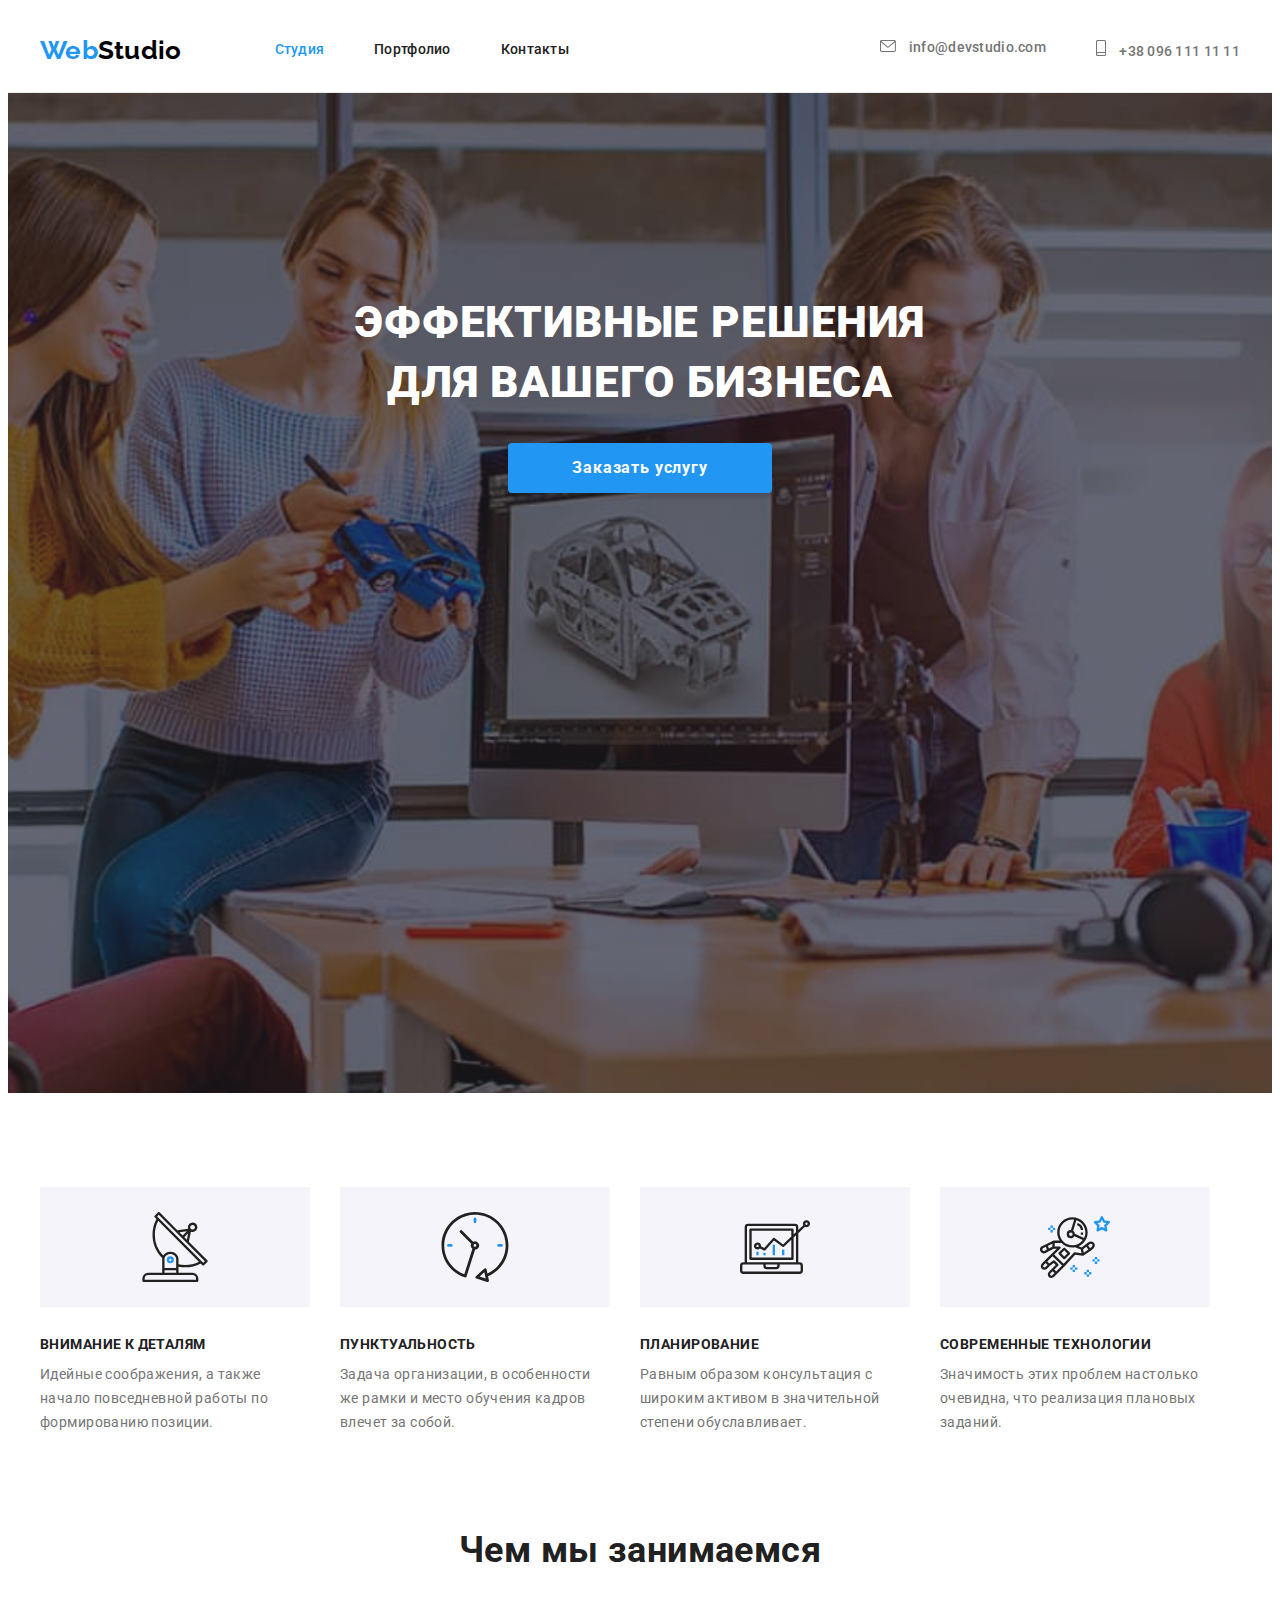
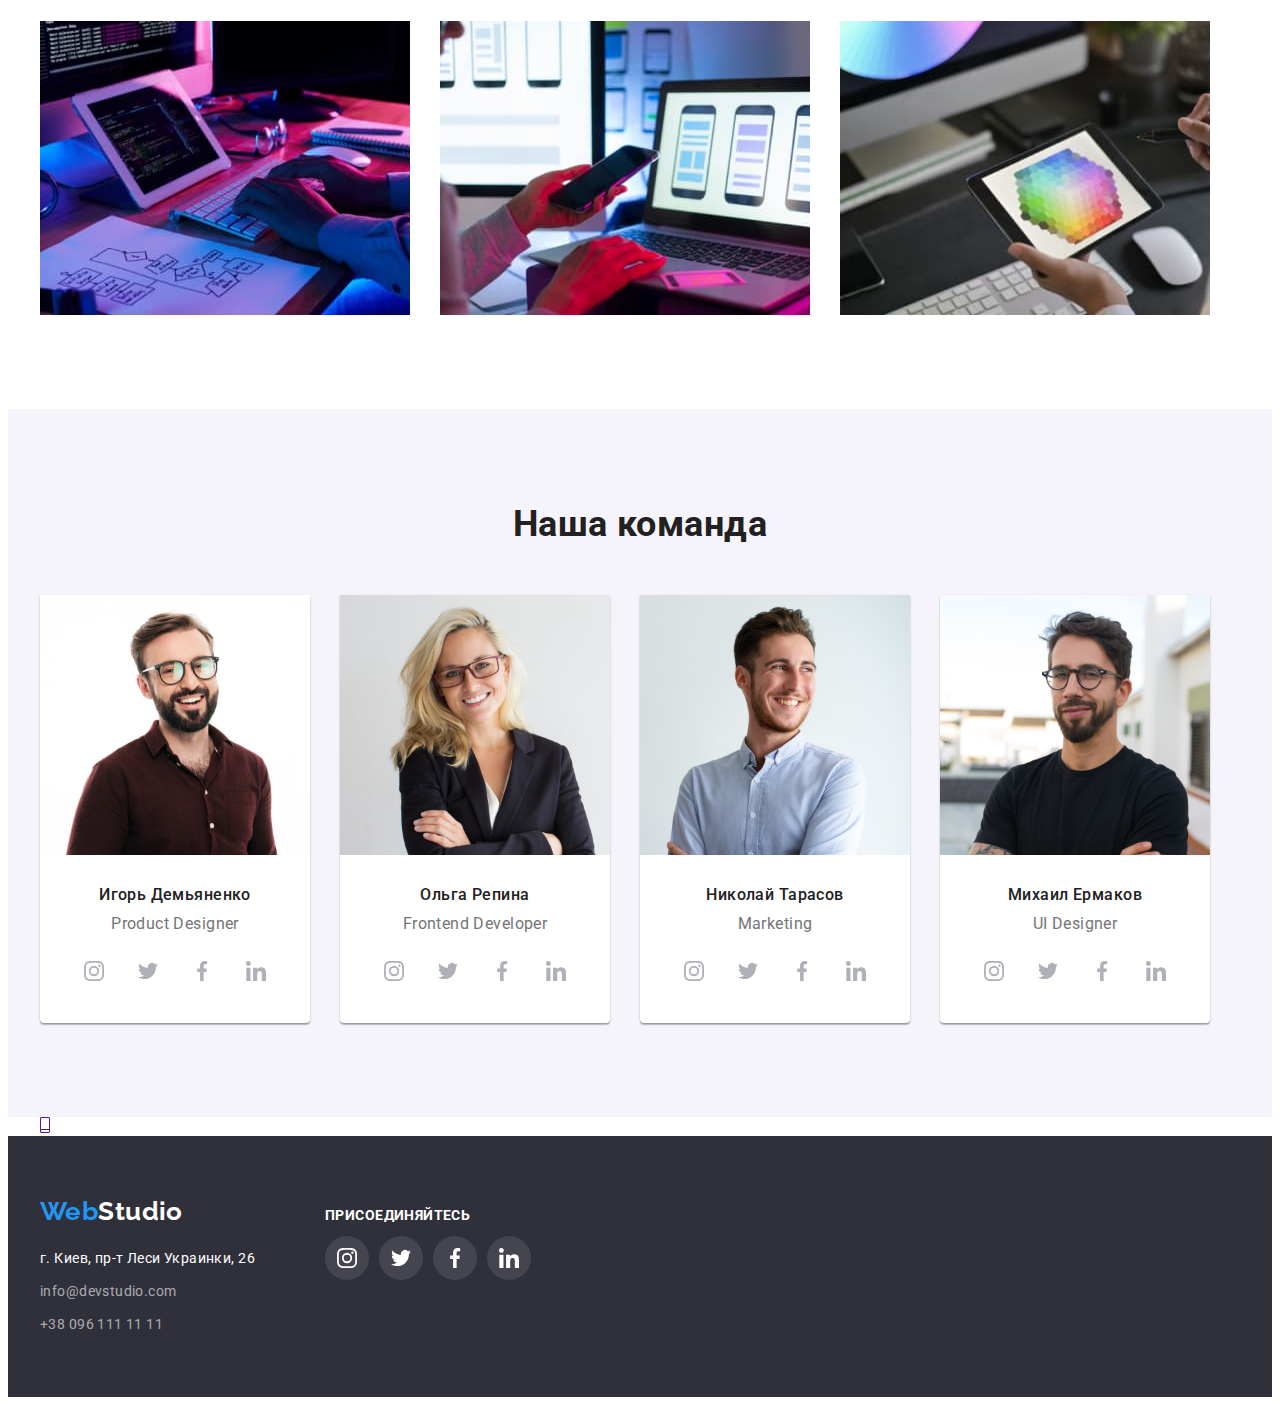
==== commit 78cbef10: "иконки в хедере" ====
--- a/index.html
+++ b/index.html
@@ -22,8 +22,22 @@
             </nav>        
 
             <ul class="contacts">
-                <li class="item"><a href="mailto:info@devstudio.com" class="link">info@devstudio.com</a></li>
-                <li class="item"><a href="tel:+380961111111" class="link">+38 096 111 11 11</a></li>
+                <li class="item">
+                    <a href="mailto:info@devstudio.com" class="link">
+                        <svg class="header-contacs-svg" width="16" height="12">
+                            <use href="./img/sprite.svg#envelope"></use>
+                        </svg>
+                        <p>info@devstudio.com</p> 
+                    </a>
+                </li>
+                <li class="item">
+                    <a href="tel:+380961111111" class="link">
+                        <svg class="header-contacs-svg" width="10" height="16">
+                            <use href="./img/sprite.svg#smartphone"></use>
+                        </svg>
+                        <p>+38 096 111 11 11</p> 
+                    </a>
+                </li>
             </ul>
         </div>       
     </header>
@@ -250,6 +264,20 @@
                 </ul>
             </div>
         </section>
+
+        <!-- секция постоянные клиенты -->
+        <section class="clients">
+            <div class="container">
+                <ul>
+                    <li>
+                        <a href="" class="link">
+                            <svg class="header-contacs-svg" width="10" height="16">
+                                <use href="./img/sprite.svg#smartphone"></use>
+                            </svg>
+                    </li>
+                </ul>
+            </div>
+        </section>
     </main>
 
     <footer class="footer">
--- a/css/styles.css
+++ b/css/styles.css
@@ -118,6 +118,21 @@
 .contacts .link {
     color: var(--primary-text-color);
     text-decoration: none;
+    display: block;
+    padding-top: 32px;
+    padding-bottom: 32px;
+}
+
+.header-contacs-svg,
+.header-contacs-svg {
+    fill: currentColor;
+    margin-right: 10px;
+}
+
+.contacts p {
+    display: inline-block;
+    margin-top: 0px;
+    margin-bottom: 0px;
 }
 
 .nav .link:hover, 
@@ -294,10 +309,7 @@
     outline: none;
 }
 
-.soc-links-svg {
-    fill: currentColor;
-}
-
+.soc-links-svg,
 .soc-links-svg:hover {
     fill: currentColor;
 }
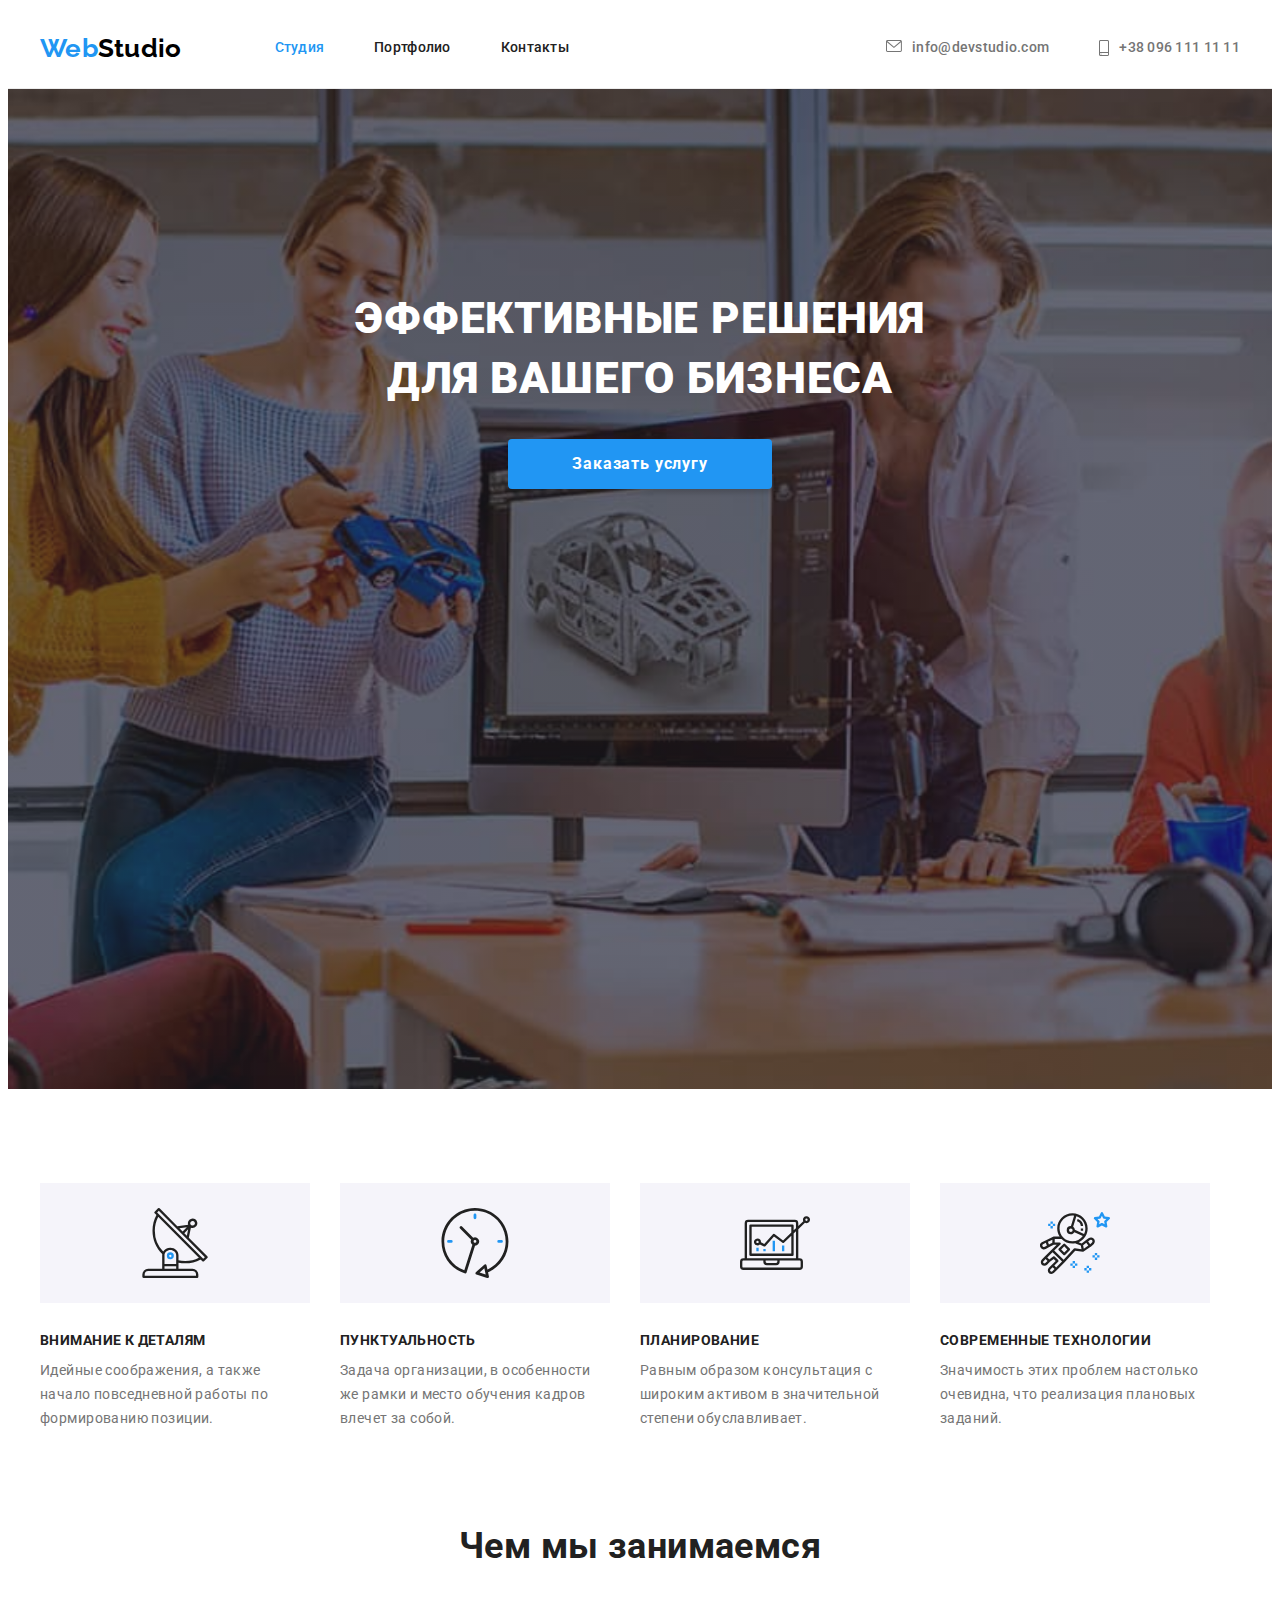
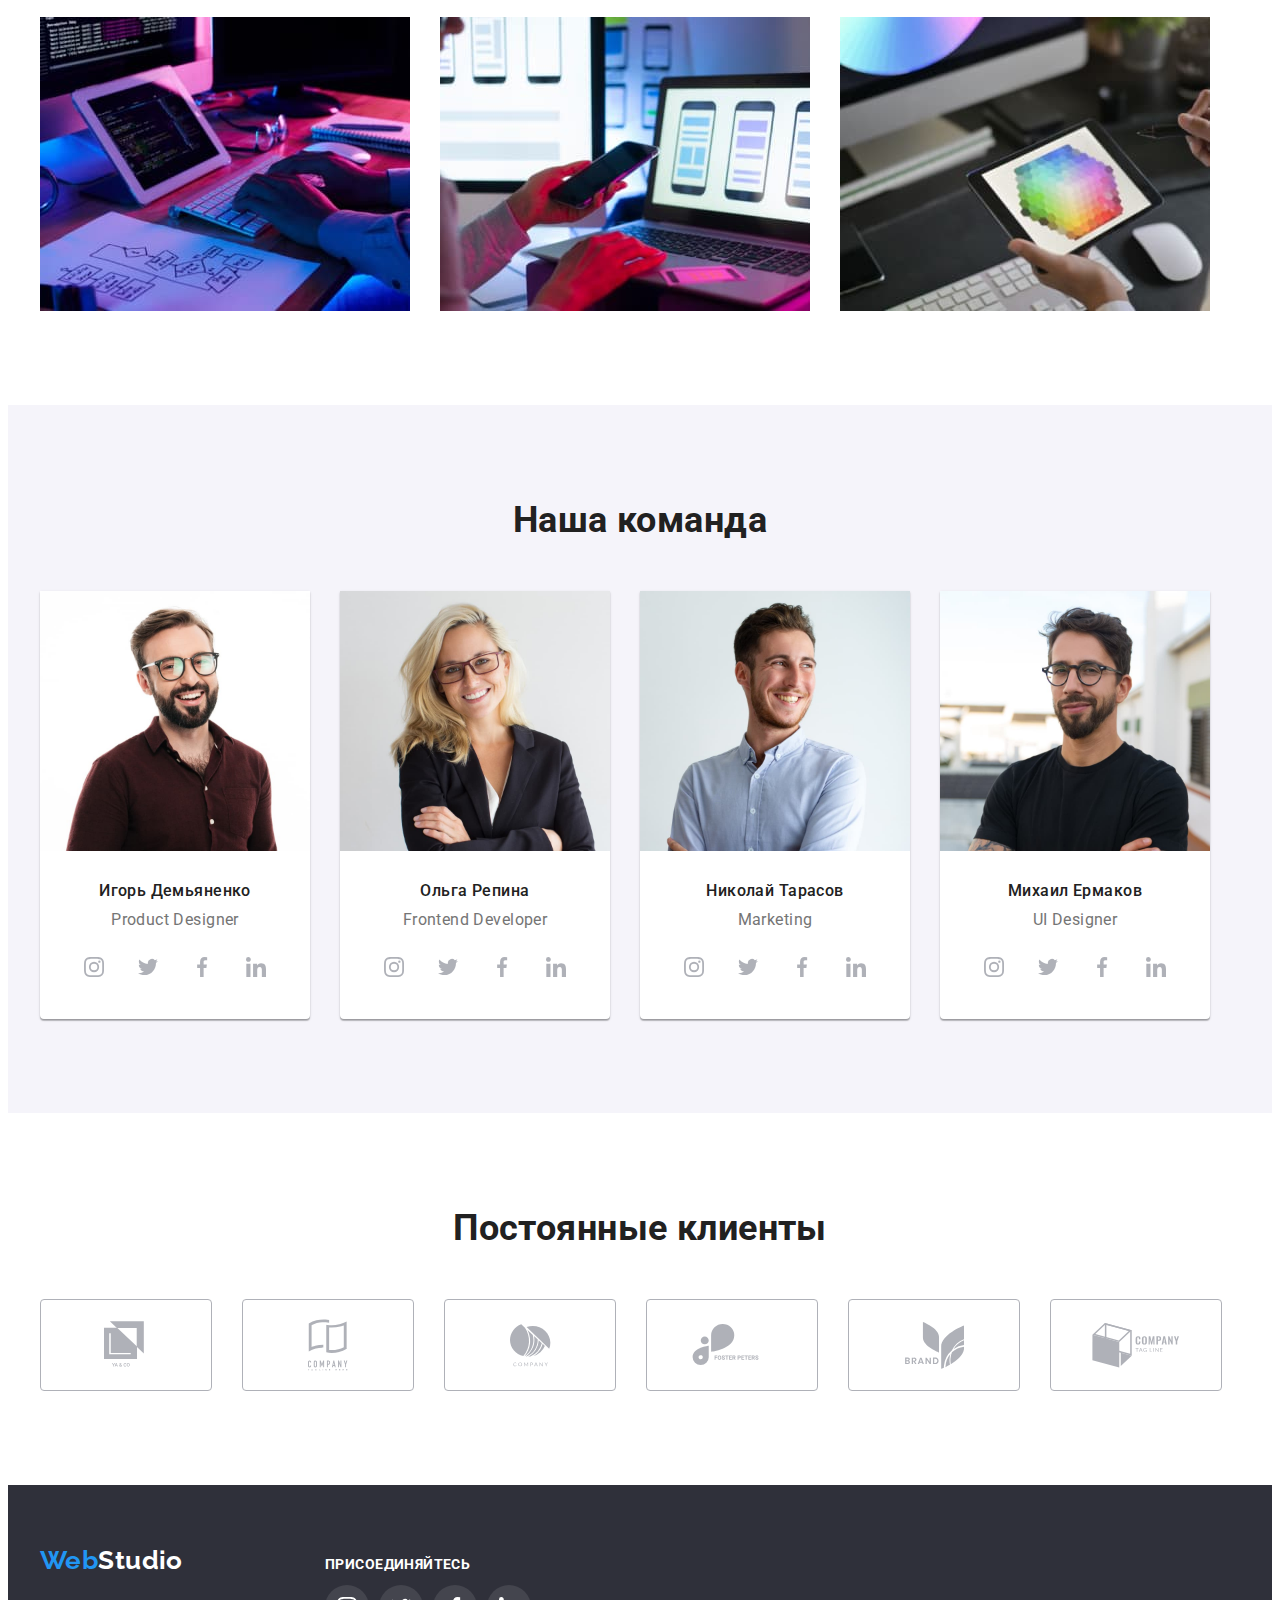
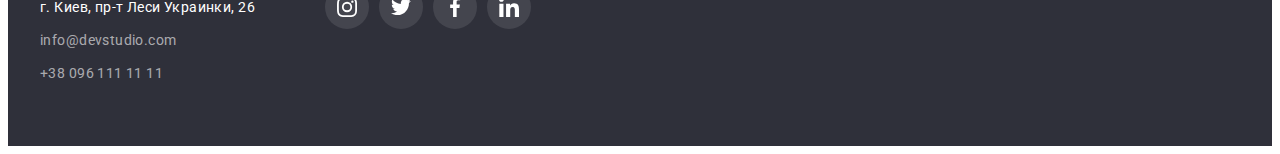
==== commit be309929: "сделала секцию постоянніх клиентов" ====
--- a/index.html
+++ b/index.html
@@ -265,16 +265,54 @@
             </div>
         </section>
 
-        <!-- секция постоянные клиенты -->
+<!-- секция постоянные клиенты -->
         <section class="clients">
             <div class="container">
-                <ul>
-                    <li>
-                        <a href="" class="link">
-                            <svg class="header-contacs-svg" width="10" height="16">
-                                <use href="./img/sprite.svg#smartphone"></use>
-                            </svg>
-                    </li>
+                <h2 class="clients-title">Постоянные клиенты</h2>
+                <ul class="clients-list">
+                    <li class="cl-li">
+                        <a href="" class="link clients-item">
+                            <svg class="clients-svg" width="44" height="49">
+                                <use href="./img/sprite.svg#logo-1"></use>
+                            </svg>
+                        </a>
+                    </li>
+                    <li class="cl-li">
+                        <a href="" class="link clients-item">
+                            <svg class="clients-svg" width="40" height="52">
+                                <use href="./img/sprite.svg#logo-2"></use>
+                            </svg>
+                        </a>
+                    </li>
+                    <li class="cl-li">
+                        <a href="" class="link clients-item">
+                            <svg class="clients-svg" width="41" height="43">
+                                <use href="./img/sprite.svg#logo-3"></use>
+                            </svg>
+                        </a>
+                    </li>
+                    <li class="cl-li">
+                        <a href="" class="link clients-item">
+                            <svg class="clients-svg" width="80" height="42">
+                                <use href="./img/sprite.svg#logo-4"></use>
+                            </svg>
+                        </a>
+                    </li>
+                    <li class="cl-li">
+                        <a href="" class="link clients-item">
+                            <svg class="clients-svg" width="59" height="47">
+                                <use href="./img/sprite.svg#logo-5"></use>
+                            </svg>
+                        </a>
+                    </li>
+                    <li class="cl-li">
+                        <a href="" class="link clients-item">
+                            <svg class="clients-svg" width="88" height="45">
+                                <use href="./img/sprite.svg#logo-6"></use>
+                            </svg>
+                        </a>
+                    </li>
+                    
                 </ul>
             </div>
         </section>
--- a/css/styles.css
+++ b/css/styles.css
@@ -118,7 +118,7 @@
 .contacts .link {
     color: var(--primary-text-color);
     text-decoration: none;
-    display: block;
+    display: flex;
     padding-top: 32px;
     padding-bottom: 32px;
 }
@@ -130,7 +130,7 @@
 }
 
 .contacts p {
-    display: inline-block;
+    display: block;
     margin-top: 0px;
     margin-bottom: 0px;
 }
@@ -144,8 +144,11 @@
 }
 
 /* стилизация секций блока main */
+/* стилизация заголовков секций */
+
 .work-title, 
-.staff-title {
+.staff-title,
+.clients-title {
     color: var(--title-text-color);
     font-weight: 700;
     font-size: 36px;
@@ -305,12 +308,61 @@
 .social-links:hover,
 .social-links:focus {
     background-color: var(--accent-color);
-    color: var(--primary-white-color);
+    color: var(-- );
     outline: none;
 }
 
 .soc-links-svg,
 .soc-links-svg:hover {
+    fill: currentColor;
+}
+
+
+/* стилизация секции клиентов */
+.clients {
+    padding-top: 94px;
+    padding-bottom: 94px;
+}
+
+.clients-list {
+    display: flex;
+    flex-wrap: wrap;
+}
+
+.cl-li {
+    width: 170px;
+    height: 90px;
+    border: 1px solid var(--icon-color);
+    border-radius: 4px;
+    margin-right: 30px;
+    margin-bottom: 30px;
+    
+}
+
+.clients-item {
+    display: flex;
+    align-items: center;
+    justify-content: center;
+    width: 100%;
+    height: 100%;
+    color: var(--icon-color);    
+}
+
+.cl-li:nth-child(6n) {
+    margin-right: 0px;
+}
+
+.cl-li:nth-last-child(-n+6) {
+    margin-bottom: 0px;
+}
+
+.clients-item:hover,
+.clients-item:focus {
+    color: var(--accent-color);
+    outline: none;
+}
+
+.clients-svg {
     fill: currentColor;
 }
 
@@ -321,9 +373,7 @@
     text-align: center;
     padding-top: 200px;
     padding-bottom: 200px;
-/* }
-
-.overlay { */
+
     max-width: 1600px;
     height: 600px;
     margin-left: auto;
@@ -476,12 +526,6 @@
     outline: none;
 }
 
-
-
-
-
-
-
 /* стилизация секции galary на стр портфолио */
 
 .galary {
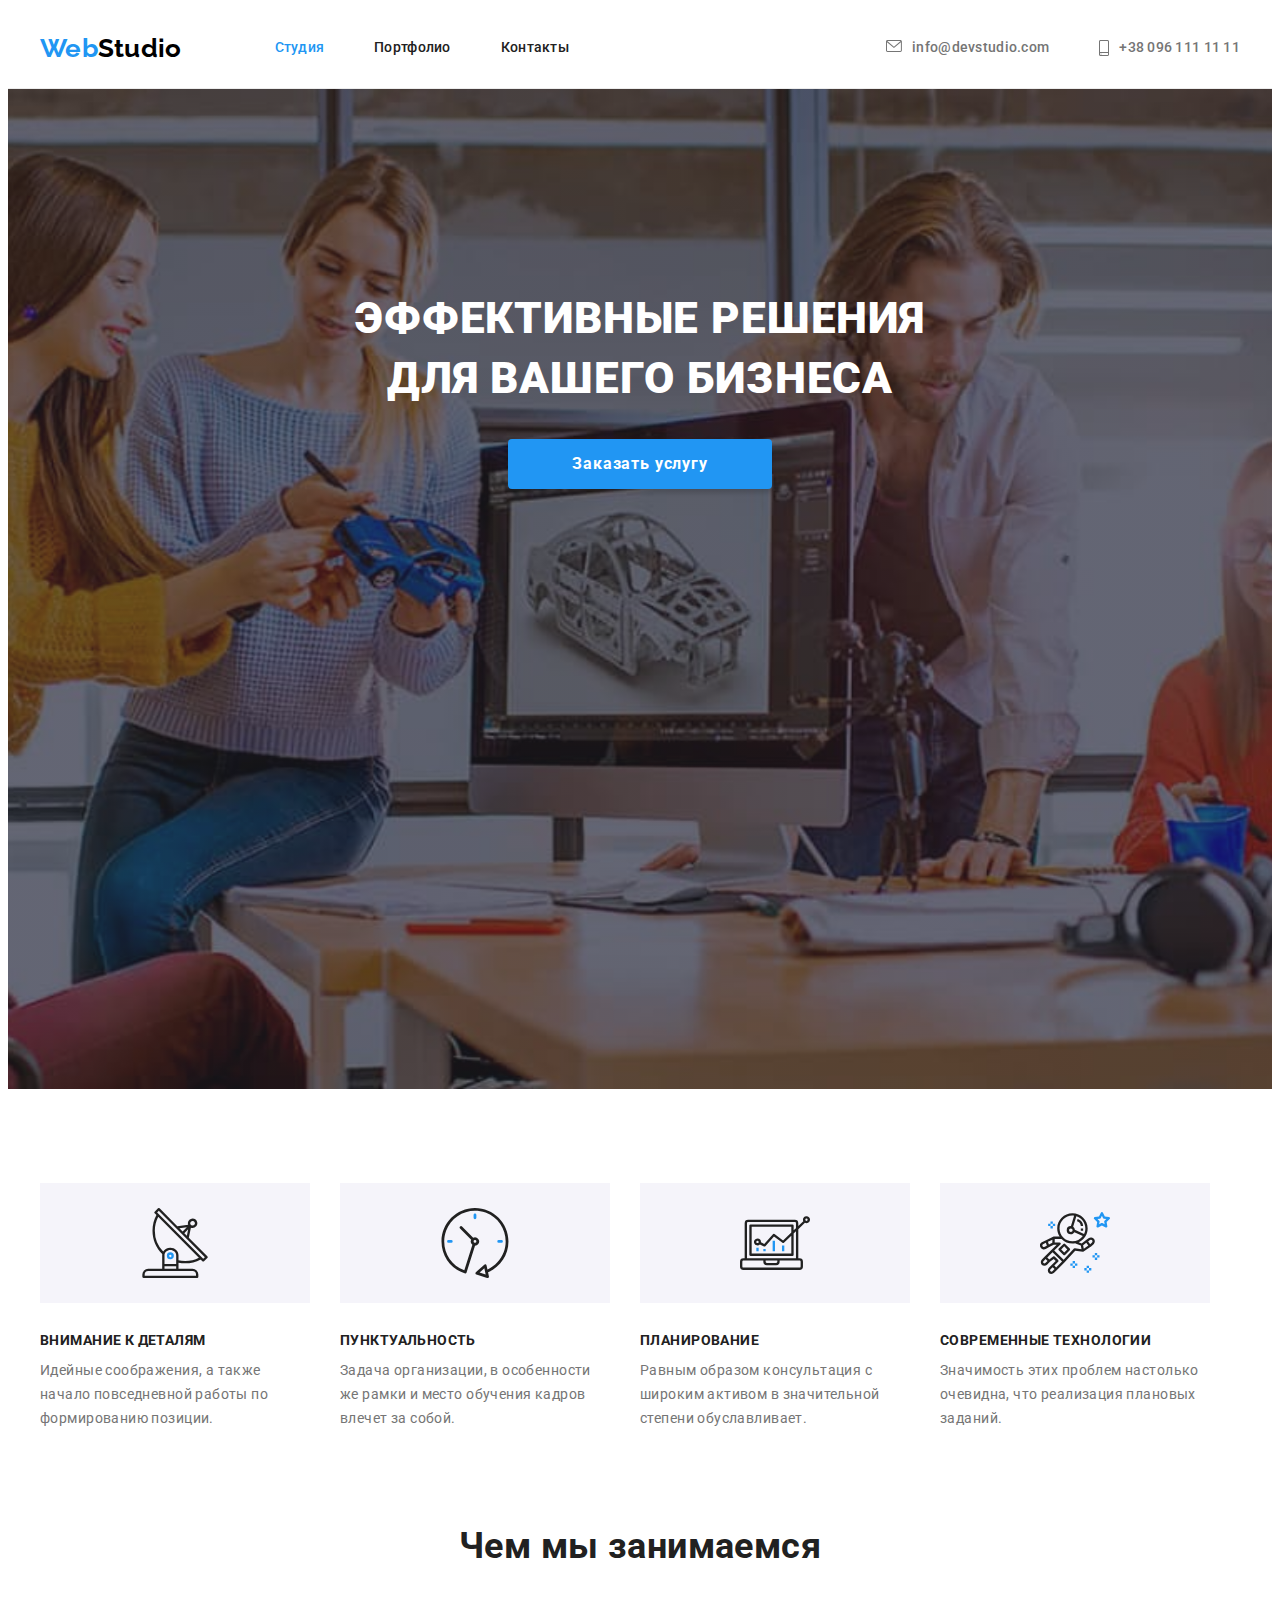
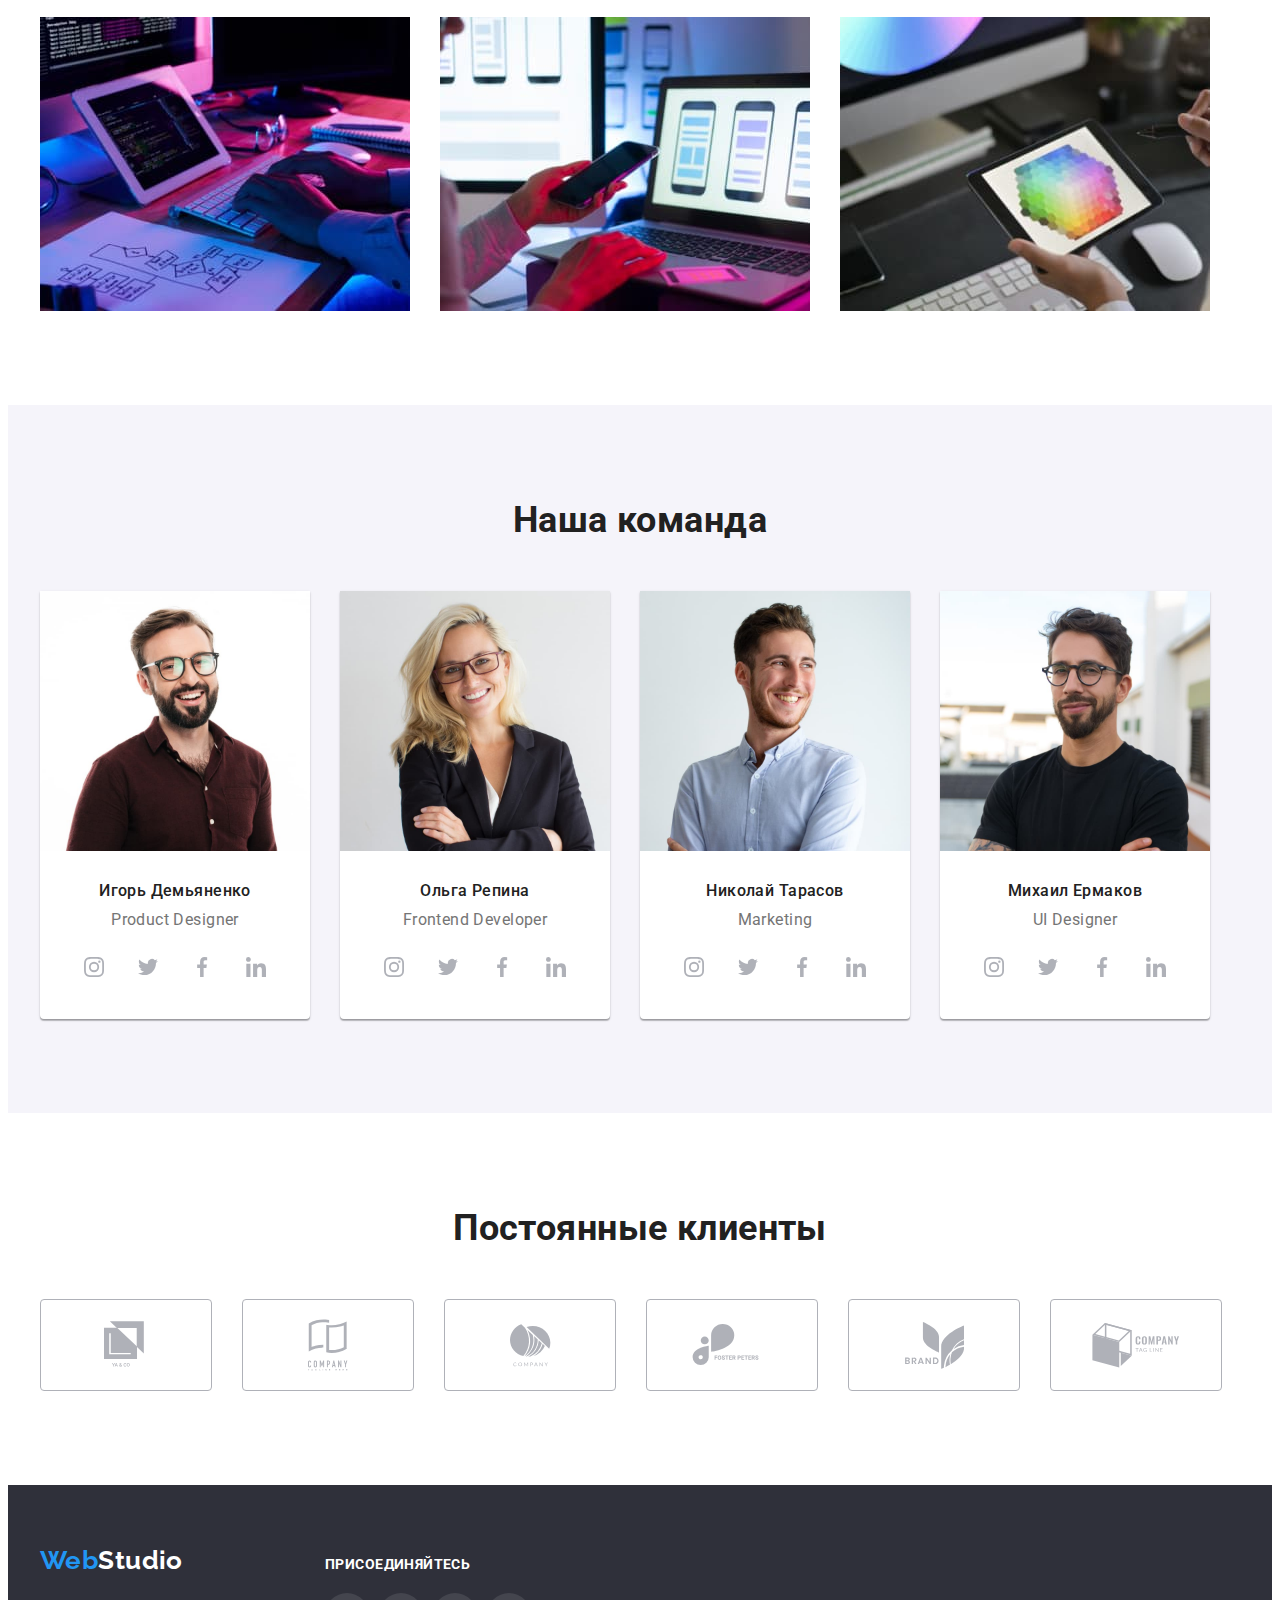
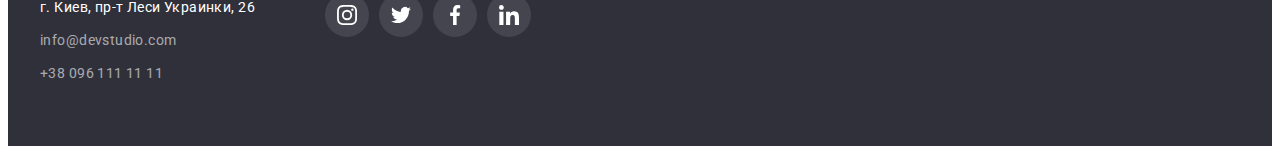
==== commit edd7f5f9: "откорректировала футер" ====
--- a/index.html
+++ b/index.html
@@ -270,43 +270,43 @@
             <div class="container">
                 <h2 class="clients-title">Постоянные клиенты</h2>
                 <ul class="clients-list">
-                    <li class="cl-li">
-                        <a href="" class="link clients-item">
+                    <li class="clients-item">
+                        <a href="" class="link clients-link">
                             <svg class="clients-svg" width="44" height="49">
                                 <use href="./img/sprite.svg#logo-1"></use>
                             </svg>
                         </a>
                     </li>
-                    <li class="cl-li">
-                        <a href="" class="link clients-item">
+                    <li class="clients-item">
+                        <a href="" class="link clients-link">
                             <svg class="clients-svg" width="40" height="52">
                                 <use href="./img/sprite.svg#logo-2"></use>
                             </svg>
                         </a>
                     </li>
-                    <li class="cl-li">
-                        <a href="" class="link clients-item">
+                    <li class="clients-item">
+                        <a href="" class="link clients-link">
                             <svg class="clients-svg" width="41" height="43">
                                 <use href="./img/sprite.svg#logo-3"></use>
                             </svg>
                         </a>
                     </li>
-                    <li class="cl-li">
-                        <a href="" class="link clients-item">
+                    <li class="clients-item">
+                        <a href="" class="link clients-link">
                             <svg class="clients-svg" width="80" height="42">
                                 <use href="./img/sprite.svg#logo-4"></use>
                             </svg>
                         </a>
                     </li>
-                    <li class="cl-li">
-                        <a href="" class="link clients-item">
+                    <li class="clients-item">
+                        <a href="" class="link clients-link">
                             <svg class="clients-svg" width="59" height="47">
                                 <use href="./img/sprite.svg#logo-5"></use>
                             </svg>
                         </a>
                     </li>
-                    <li class="cl-li">
-                        <a href="" class="link clients-item">
+                    <li class="clients-item">
+                        <a href="" class="link clients-link">
                             <svg class="clients-svg" width="88" height="45">
                                 <use href="./img/sprite.svg#logo-6"></use>
                             </svg>
@@ -333,29 +333,29 @@
                 <p class="join-us">присоединяйтесь</p>
                 <ul class="footer-networks">
                     <li>
-                        <a href="" class="social-links">
-                            <svg class="soc-links-svg" width="20" height="20">
+                        <a href="" class="footer-social-links">
+                            <svg width="20" height="20">
                                 <use href="./img/sprite.svg#instagram"></use>
                             </svg>
                         </a>
                     </li>
                     <li>
-                        <a href="" class="social-links">
-                            <svg class="soc-links-svg" width="20" height="20">
+                        <a href="" class="footer-social-links">
+                            <svg width="20" height="20">
                                 <use href="./img/sprite.svg#twitter"></use>
                             </svg>
                         </a>
                     </li>
                     <li>
-                        <a href="" class="social-links">
-                            <svg class="soc-links-svg" width="20" height="20">
+                        <a href="" class="footer-social-links">
+                            <svg width="20" height="20">
                                 <use href="./img/sprite.svg#facebook"></use>
                             </svg>
                         </a>
                     </li>
                     <li>
-                        <a href="" class="social-links">
-                            <svg class="soc-links-svg" width="20px" height="20">
+                        <a href="" class="footer-social-links">
+                            <svg width="20px" height="20">
                                 <use href="./img/sprite.svg#linkedin"></use>
                             </svg>
                         </a>
--- a/css/styles.css
+++ b/css/styles.css
@@ -144,8 +144,8 @@
 }
 
 /* стилизация секций блока main */
+
 /* стилизация заголовков секций */
-
 .work-title, 
 .staff-title,
 .clients-title {
@@ -298,7 +298,6 @@
     display: flex;
     justify-content: center;
     align-items: center;
-    /* text-decoration: none; */
     width: 44px;
     height: 44px;
     color: var(--icon-color);
@@ -308,7 +307,7 @@
 .social-links:hover,
 .social-links:focus {
     background-color: var(--accent-color);
-    color: var(-- );
+    color: var(--primary-white-color);
     outline: none;
 }
 
@@ -329,7 +328,7 @@
     flex-wrap: wrap;
 }
 
-.cl-li {
+.clients-item {
     width: 170px;
     height: 90px;
     border: 1px solid var(--icon-color);
@@ -339,7 +338,7 @@
     
 }
 
-.clients-item {
+.clients-link {
     display: flex;
     align-items: center;
     justify-content: center;
@@ -348,16 +347,16 @@
     color: var(--icon-color);    
 }
 
-.cl-li:nth-child(6n) {
+.clients-item:nth-child(6n) {
     margin-right: 0px;
 }
 
-.cl-li:nth-last-child(-n+6) {
-    margin-bottom: 0px;
-}
-
-.clients-item:hover,
-.clients-item:focus {
+.clients-item:nth-last-child(-n+6) {
+    margin-bottom: 0px;
+}
+
+.clients-link:hover,
+.clients-link:focus {
     color: var(--accent-color);
     outline: none;
 }
@@ -494,7 +493,7 @@
 }
 
 .join-us {
-    line-height: 1.17px;
+    line-height: 1.17;
     text-transform: uppercase;
     font-weight: 700;
     margin-top: 0px;
@@ -509,7 +508,7 @@
     width: 206px;
 }
 
-.social-links {
+.footer-social-links {
     display: flex;
     justify-content: center;
     align-items: center;
@@ -520,8 +519,8 @@
     border-radius: 50%;
 }
 
-.social-links:hover,
-.social-links:focus {
+.footer-social-links:hover,
+.footer-social-links:focus {
     background-color: var(--accent-color);
     outline: none;
 }
@@ -587,7 +586,13 @@
 }
 
 .galary-link {
+    display: block;
     text-decoration: none;
     color: currentColor;
 }   
 
+.galary-link:hover,
+.galary-link:focus {
+    box-shadow: 0px 1px 1px rgba(0, 0, 0, 0.12), 0px 4px 4px rgba(0, 0, 0, 0.06), 1px 4px 6px rgba(0, 0, 0, 0.16);
+    outline: none;
+}